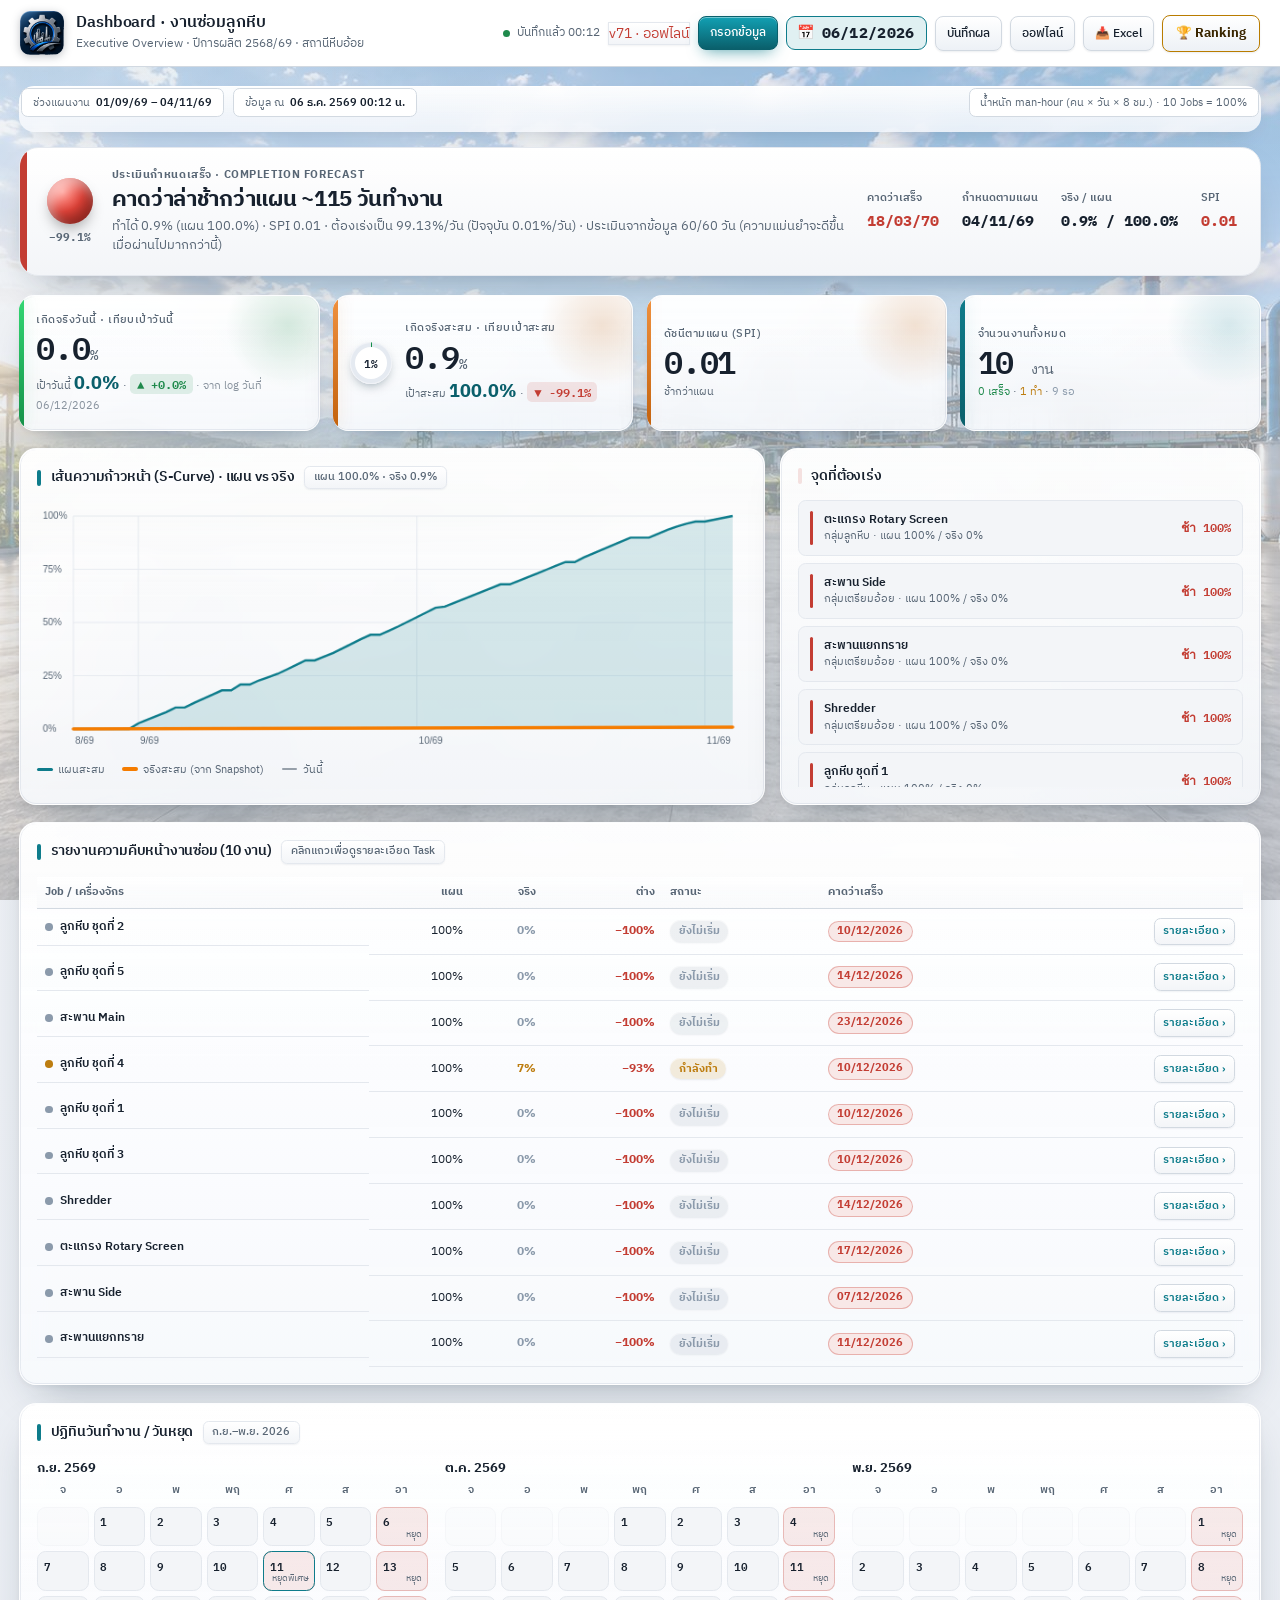
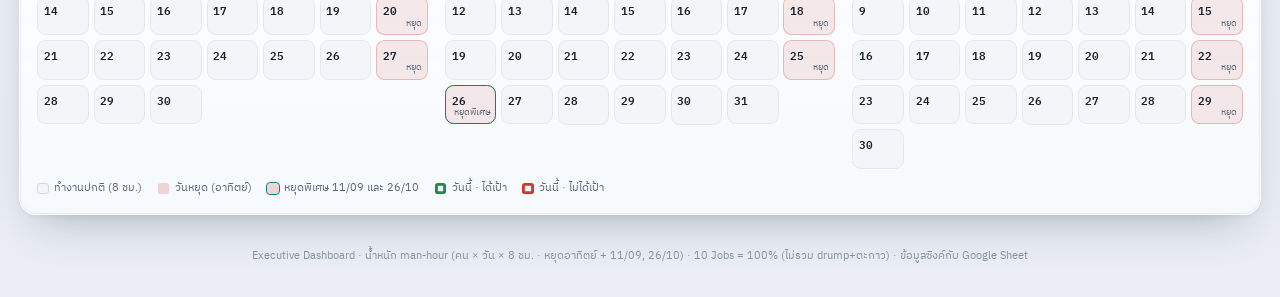
==== dashboard.html @ 63b23497 "ทนต่อ Apps Script /exec สะดุด: ยิงซ้ำอัตโนมัติ (fetchRetry) กัน "ออฟไลน์" หลอก (v71) endpoint /exec " ====
<!doctype html>
<html lang="th">
<head>
<meta charset="utf-8">
<meta name="viewport" content="width=device-width, initial-scale=1">
<title>Dashboard — งานซ่อมลูกหีบ</title>
<link rel="icon" type="image/png" href="logo.png?v=71">
<link rel="apple-touch-icon" href="icon-192.png?v=71">
<link rel="manifest" href="manifest.webmanifest?v=71">
<meta name="theme-color" content="#0e7c8b">
<meta name="mobile-web-app-capable" content="yes">
<meta name="apple-mobile-web-app-capable" content="yes">
<meta name="apple-mobile-web-app-status-bar-style" content="default">
<meta name="apple-mobile-web-app-title" content="ซ่อมลูกหีบ">
<link rel="preconnect" href="https://fonts.googleapis.com"><link rel="preconnect" href="https://fonts.gstatic.com" crossorigin><link href="https://fonts.googleapis.com/css2?family=IBM+Plex+Sans+Thai:wght@400;500;600;700&family=IBM+Plex+Mono:wght@500;600&display=swap" rel="stylesheet">
<link rel="stylesheet" href="shared.css?v=71">
<style>
.jtbl{width:100%;border-collapse:collapse;font-size:13px}
.jtbl th{font-size:11px;color:var(--ink2);font-weight:700;text-align:left;padding:8px 8px;border-bottom:2px solid var(--line)}
.jtbl th.rt,.jtbl td.rt{text-align:right}
.jtbl td{padding:9px 8px;border-bottom:1px solid var(--line);vertical-align:middle}
.jtbl tbody tr{cursor:pointer;transition:.12s}
.jtbl tbody tr:hover td{background:var(--panel2)}
.jtbl .jn{font-weight:600;display:flex;align-items:center;gap:8px;flex-wrap:wrap}
.jtbl .jo{font-size:10.5px;color:var(--ink2);font-weight:400;width:100%}
.jtbl .jsub{font-size:10px;color:var(--ink2);font-weight:400}
.jtbl .jbar .bar{height:9px}
.chipst{font-size:11px;font-weight:700;padding:2px 9px;border-radius:20px;white-space:nowrap}
.drill{border:1px solid var(--line2);background:var(--panel2);color:var(--brand);font-size:11.5px;font-weight:600;border-radius:7px;padding:4px 9px;cursor:pointer}
.drill:hover{border-color:var(--brand)}
.tblwrap{overflow-x:auto}
.dttbl{width:100%;border-collapse:separate;border-spacing:0}
.dttbl th{font-size:10.5px;color:var(--ink2);font-weight:700;text-align:left;padding:8px 6px;position:sticky;top:0;background:var(--panel);z-index:3;box-shadow:inset 0 -2px 0 var(--line2)}
.dttbl th.rt,.dttbl td.rt{text-align:right;white-space:nowrap}
.dttbl td{padding:7px 6px;border-bottom:1px solid var(--line);font-size:12px}
.dttbl tbody tr:hover td{background:var(--panel2)}
#detail .dbody{padding:12px 16px 40px}
/* pill คาดว่าเสร็จ (ต่อ task) */
.fcpill{display:inline-block;font-size:11px;font-weight:700;padding:2px 9px;border-radius:20px;white-space:nowrap;border:1px solid transparent}
.fcpill.ok{color:var(--green);background:color-mix(in srgb,var(--green) 12%,var(--panel));border-color:color-mix(in srgb,var(--green) 30%,transparent)}
.fcpill.late{color:var(--red);background:color-mix(in srgb,var(--red) 12%,var(--panel));border-color:color-mix(in srgb,var(--red) 32%,transparent)}
.fcpill.warn{color:#a5670a;background:color-mix(in srgb,var(--amber) 16%,var(--panel));border-color:color-mix(in srgb,var(--amber) 38%,transparent)}
.fcpill.wait{color:var(--ink2);background:var(--panel2);border-color:var(--line2)}
.fcpill.muted{color:var(--ink3);background:transparent}
/* forecast banner (ผู้บริหาร) */
.fc-wrap{margin:16px 0 20px}
.fc{display:flex;align-items:center;gap:20px;padding:20px 24px;border-radius:18px;border:1px solid var(--line);background:linear-gradient(180deg,var(--panel),var(--panel2));position:relative;overflow:hidden;flex-wrap:wrap}
.fc::before{content:"";position:absolute;left:0;top:0;bottom:0;width:7px}
.fc.ok::before{background:var(--green)}.fc.warn::before{background:var(--amber)}.fc.late::before{background:var(--red)}.fc.wait::before{background:var(--ink2)}
.fc.ok{box-shadow:inset 0 0 0 1px color-mix(in srgb,var(--green) 32%,transparent),0 0 40px -20px var(--green)}
.fc.warn{box-shadow:inset 0 0 0 1px color-mix(in srgb,var(--amber) 36%,transparent)}
.fc.late{box-shadow:inset 0 0 0 1px color-mix(in srgb,var(--red) 38%,transparent),0 0 44px -20px var(--red)}
.fc-ic{flex:0 0 auto;margin-left:4px;display:flex;flex-direction:column;align-items:center;gap:5px}
.fc-ic small{font-family:"IBM Plex Mono",monospace;font-size:11.5px;font-weight:700;color:var(--ink2)}
/* ลูกบอลสถานะ (CSS ล้วน ไม่พึ่งฟอนต์ emoji) — สีตามระยะห่างจากเป้า */
.fc-ball{width:48px;height:48px;border-radius:50%;display:block;
  box-shadow:inset -7px -9px 14px rgba(0,0,0,.20), inset 6px 8px 12px rgba(255,255,255,.55), 0 8px 16px -5px rgba(0,0,0,.40)}
.fc-ball.ok{background:radial-gradient(circle at 34% 30%,#8ff0b3 0%,#2fbf6a 45%,#157a41 100%)}
.fc-ball.warn{background:radial-gradient(circle at 34% 30%,#ffd28a 0%,#f2952e 45%,#b45f0a 100%)}
.fc-ball.late{background:radial-gradient(circle at 34% 30%,#ff9c94 0%,#e5443a 45%,#8f1f18 100%)}
.fc-ball.grey{background:radial-gradient(circle at 34% 30%,#e3e8ee 0%,#a9b3bf 45%,#6b7683 100%)}
@media (max-width:768px){.fc-ball{width:40px;height:40px}}
.fc-main{flex:1;min-width:250px}
.fc-lab{font-size:11.5px;color:var(--ink2);font-weight:700;letter-spacing:.6px;text-transform:uppercase}
.fc-verdict{font-size:23px;font-weight:800;margin-top:3px;line-height:1.22}
.fc-sub{font-size:13.5px;color:var(--ink2);margin-top:5px;line-height:1.45}
.fc-stats{display:flex;gap:24px;flex-wrap:wrap}
.fc-stats>div{display:flex;flex-direction:column;gap:3px}
.fc-stats span{font-size:11px;color:var(--ink2);font-weight:600}
.fc-stats b{font-size:16px;font-family:"IBM Plex Mono",monospace;white-space:nowrap}
.fc-stats b.g{color:var(--green)}.fc-stats b.a{color:var(--amber)}.fc-stats b.r{color:var(--red)}
/* calendar click + day view */
.cald{position:relative}
.cald.clk{cursor:pointer;transition:.12s}
.cald.clk:hover{outline:2px solid var(--brand);outline-offset:-2px}
.cald.hasrec{box-shadow:inset 0 0 0 2px color-mix(in srgb,var(--green) 45%,transparent)}
:root{--curve-act:#f57c00} /* สีเส้น "จริงสะสม" บน S-curve (ส้มเข้ม ต่างจากเส้นแผนชัดเจน) */
/* specificity สูงกว่า body.dash .cald.hasrec (ประกาศทีหลังในสกิน glossy) → ขอบวันนี้ต้องชนะเสมอ */
body.dash .cald.today.ok,.cald.today.ok{box-shadow:inset 0 0 0 3px var(--green),0 0 0 2px color-mix(in srgb,var(--green) 25%,transparent)!important;font-weight:800}
body.dash .cald.today.behind,.cald.today.behind{box-shadow:inset 0 0 0 3px var(--red),0 0 0 2px color-mix(in srgb,var(--red) 25%,transparent)!important;font-weight:800}
.cald.today .mk{color:var(--green);font-weight:700}.cald.today.behind .mk{color:var(--red)}
.cald .calrec{position:absolute;top:3px;right:4px;background:var(--green);color:#fff;font-size:9px;font-weight:700;border-radius:10px;min-width:15px;height:15px;line-height:15px;text-align:center;padding:0 3px}
.dvrow{display:flex;align-items:center;gap:12px;padding:11px 4px;border-bottom:1px solid var(--line)}
.dvmain{flex:1;min-width:0}
.dvtask{font-weight:600;color:var(--ink);font-size:14.5px}
.dvmeta{font-size:12.5px;color:var(--ink2);margin-top:2px}
.dvpct{flex:0 0 50px;text-align:right;font-family:"IBM Plex Mono",monospace;font-size:17px;font-weight:700}
#dvBody{padding:14px 20px 22px}

/* ============================================================
   MODERN GLOSSY SKIN — เฉพาะหน้า Dashboard (body.dash)
   glass + เงาหลายชั้น + ไฮไลต์แวววาว + มิติ + คมชัด
   ============================================================ */
body.dash{-webkit-font-smoothing:antialiased;-moz-osx-font-smoothing:grayscale;text-rendering:optimizeLegibility}

/* backdrop: ภาพโรงงาน + แสงเรืองสีแบรนด์มุมบน ให้ดูพรีเมียม */
body.dash.bgphoto{background:
  radial-gradient(1200px 620px at 12% -12%, rgba(14,124,139,.20), transparent 58%),
  radial-gradient(1000px 520px at 104% -6%, rgba(31,138,76,.13), transparent 55%),
  linear-gradient(rgba(232,236,242,.60),rgba(226,231,239,.74)),
  url("Background.jpg") center 42%/cover fixed}
:root[data-theme="dark"] body.dash.bgphoto,:root:not([data-theme="light"]) body.dash.bgphoto{background:
  radial-gradient(1200px 620px at 12% -12%, rgba(40,214,234,.16), transparent 58%),
  radial-gradient(1000px 520px at 104% -6%, rgba(31,138,76,.14), transparent 55%),
  linear-gradient(rgba(22,24,28,.78),rgba(17,19,22,.88)),
  url("Background.jpg") center 42%/cover fixed}
@media (prefers-color-scheme:light){:root:not([data-theme="dark"]) body.dash.bgphoto{background:
  radial-gradient(1200px 620px at 12% -12%, rgba(14,124,139,.20), transparent 58%),
  radial-gradient(1000px 520px at 104% -6%, rgba(31,138,76,.13), transparent 55%),
  linear-gradient(rgba(232,236,242,.60),rgba(226,231,239,.74)),
  url("Background.jpg") center 42%/cover fixed}}

/* การ์ดกระจก (glass) — เงาลึกหลายชั้น + ขอบสว่าง + ผิวเงาด้านบน */
body.dash .card{
  position:relative;overflow:hidden;border-radius:18px;
  background:
    linear-gradient(180deg, rgba(255,255,255,.46), rgba(255,255,255,0) 44%),
    linear-gradient(180deg, rgba(255,255,255,.95), rgba(248,250,253,.90));
  -webkit-backdrop-filter:blur(13px) saturate(1.25);backdrop-filter:blur(13px) saturate(1.25);
  border:1px solid rgba(255,255,255,.65);
  box-shadow:
    inset 0 1px 0 rgba(255,255,255,.95),
    inset 0 0 0 1px rgba(206,214,223,.45),
    0 2px 6px rgba(16,42,60,.05),
    0 20px 44px -20px rgba(16,42,60,.34);
  transition:box-shadow .28s cubic-bezier(.22,.61,.36,1), transform .28s cubic-bezier(.22,.61,.36,1)}
body.dash .card:hover{transform:translateY(-2px);
  box-shadow:
    inset 0 1px 0 rgba(255,255,255,1),
    inset 0 0 0 1px rgba(206,214,223,.6),
    0 4px 10px rgba(16,42,60,.07),
    0 30px 60px -22px rgba(16,42,60,.44)}
:root[data-theme="dark"] body.dash .card,:root:not([data-theme="light"]) body.dash .card{
  background:linear-gradient(180deg, rgba(255,255,255,.06), rgba(255,255,255,0) 44%), linear-gradient(180deg, rgba(43,47,54,.86), rgba(33,36,42,.82));
  border:1px solid rgba(255,255,255,.08);
  box-shadow:inset 0 1px 0 rgba(255,255,255,.08), 0 2px 6px rgba(0,0,0,.3), 0 22px 46px -20px rgba(0,0,0,.6)}

/* KPI cards — มิติเด่น: แถบสีไล่เฉด + แสงเรืองมุม + ยกตัวตอน hover */
body.dash .kpi{border-left:0;border-radius:16px;padding:17px 18px 16px}
body.dash .kpi::before{content:"";position:absolute;left:0;top:0;bottom:0;width:5px;
  background:linear-gradient(180deg,var(--brand),var(--brand2));box-shadow:0 0 16px -2px rgba(14,124,139,.7)}
body.dash .kpi.g::before{background:linear-gradient(180deg,#33d873,#159048);box-shadow:0 0 16px -2px rgba(31,180,90,.75)}
body.dash .kpi.a::before{background:linear-gradient(180deg,#e9b53f,#b6790f);box-shadow:0 0 16px -2px rgba(220,150,20,.7)}
body.dash .kpi.o::before{background:linear-gradient(180deg,#f0913f,#c2610c);box-shadow:0 0 16px -2px rgba(210,110,20,.7)}
body.dash .kpi::after{content:"";position:absolute;right:-34px;top:-34px;width:132px;height:132px;border-radius:50%;
  background:radial-gradient(circle, rgba(14,124,139,.16), transparent 70%);pointer-events:none}
body.dash .kpi.g::after{background:radial-gradient(circle, rgba(31,138,76,.18), transparent 70%)}
body.dash .kpi.a::after{background:radial-gradient(circle, rgba(189,125,16,.18), transparent 70%)}
body.dash .kpi.o::after{background:radial-gradient(circle, rgba(194,97,12,.18), transparent 70%)}
body.dash .kpi:hover{transform:translateY(-4px)}
body.dash .kpi .val{font-size:33px;letter-spacing:-1.2px;text-shadow:0 1px 0 rgba(255,255,255,.7)}
:root[data-theme="dark"] body.dash .kpi .val,:root:not([data-theme="light"]) body.dash .kpi .val{text-shadow:0 1px 2px rgba(0,0,0,.5)}
body.dash .kpi .lab{letter-spacing:.5px}

/* วงแหวน % ให้มีเงา/มิติ */
body.dash .kpi .ring{box-shadow:0 5px 12px -5px rgba(16,42,60,.5), inset 0 0 0 1px rgba(255,255,255,.4);filter:saturate(1.15)}

/* pills แวววาว */
body.dash .pill{background:linear-gradient(180deg,#ffffff,var(--panel2));border:1px solid var(--line);
  box-shadow:0 1px 2px rgba(16,42,60,.06), inset 0 1px 0 rgba(255,255,255,.9)}

/* ปุ่มบนหัว — ผิวเงา ปุ่มหลักไล่เฉด+เรืองแสง */
body.dash .tbtn{background:linear-gradient(180deg,#ffffff,#edf1f6);
  box-shadow:0 1px 2px rgba(16,42,60,.08), inset 0 1px 0 rgba(255,255,255,.85);transition:.18s}
body.dash .tbtn:hover{transform:translateY(-1px);box-shadow:0 4px 12px -4px rgba(14,124,139,.5), inset 0 1px 0 rgba(255,255,255,.85)}
body.dash .tbtn.pri{background:linear-gradient(180deg,#12a0b3,var(--brand2));border-color:var(--brand2);
  box-shadow:0 6px 16px -6px rgba(14,124,139,.75), inset 0 1px 0 rgba(255,255,255,.4)}
body.dash .tbtn.pri:hover{background:linear-gradient(180deg,#14aec2,#0a5f6b)}

/* แถบช่วงแผนงาน (period bar) เป็นกระจกบางๆ */
body.dash .periodbar{border-radius:16px;
  background:linear-gradient(180deg, rgba(255,255,255,.5), rgba(255,255,255,0) 60%), linear-gradient(180deg, rgba(255,255,255,.9), rgba(247,249,252,.82));
  -webkit-backdrop-filter:blur(10px);backdrop-filter:blur(10px);
  box-shadow:inset 0 1px 0 rgba(255,255,255,.9), 0 10px 26px -14px rgba(16,42,60,.28)}

/* Forecast banner — glass + เรืองแสง + ผิวเงา */
body.dash .fc{border-radius:20px;overflow:hidden;
  background:linear-gradient(180deg, rgba(255,255,255,.5), rgba(255,255,255,0) 42%), linear-gradient(180deg,var(--panel),var(--panel2));
  -webkit-backdrop-filter:blur(12px) saturate(1.2);backdrop-filter:blur(12px) saturate(1.2);
  box-shadow:inset 0 1px 0 rgba(255,255,255,.95), 0 22px 46px -20px rgba(16,42,60,.36)}
body.dash .fc-verdict{letter-spacing:-.3px}

/* ตารางงาน — หัวตารางไล่เฉด แถวไฮไลต์นุ่ม เส้นคม */
body.dash .jtbl th{background:linear-gradient(180deg,rgba(255,255,255,.7),rgba(243,245,248,.5));border-bottom:2px solid var(--line2)}
body.dash .jtbl tbody tr{transition:.15s}
body.dash .jtbl tbody tr:hover td{background:linear-gradient(90deg,color-mix(in srgb,var(--brand) 8%,transparent),transparent)}
body.dash .chipst{box-shadow:inset 0 1px 0 rgba(255,255,255,.5), 0 1px 2px rgba(16,42,60,.08)}
body.dash .drill{background:linear-gradient(180deg,#fff,var(--panel2));box-shadow:0 1px 2px rgba(16,42,60,.06), inset 0 1px 0 #fff}
body.dash .drill:hover{box-shadow:0 4px 10px -3px rgba(14,124,139,.45)}

/* ปฏิทิน — วันมีบันทึกเรืองเขียว, hover ยกตัว */
body.dash .cald{border-radius:9px;transition:.14s}
body.dash .cald.hasrec{box-shadow:inset 0 0 0 2px color-mix(in srgb,var(--green) 55%,transparent), 0 4px 12px -6px rgba(31,138,76,.5)}
body.dash .cald.clk:hover{transform:translateY(-2px)}
body.dash .cald .calrec{box-shadow:0 2px 6px -1px rgba(31,138,76,.6)}

/* หัวข้อ section คมขึ้น */
body.dash .sec-title h2{letter-spacing:-.2px}

/* ===== Drill-down panel (drawer รายละเอียดเครื่อง) ให้เข้าธีมโมเดิร์น ===== */
body.dash #detail.drawer{
  background:linear-gradient(180deg,#ffffff,#f4f8fc);
  border:1px solid rgba(255,255,255,.7);
  box-shadow:inset 0 1px 0 rgba(255,255,255,.95), 0 44px 100px -26px rgba(6,12,22,.62), 0 0 0 1px rgba(206,214,223,.4)}
body.dash #detail .dhead{background:linear-gradient(180deg,#eef5fb,#ffffff);position:relative}
body.dash #detail .dhead::after{content:"";position:absolute;left:0;right:0;bottom:-1px;height:2px;background:linear-gradient(90deg,var(--brand),transparent)}
/* 3 การ์ดสถิติ (man-hour) แบบ KPI: glass + แถบสี + แสงเรืองมุม + ยกตัว */
body.dash #detail .dmini .m{
  position:relative;overflow:hidden;border-radius:16px;padding:15px 16px 14px;
  background:linear-gradient(180deg, rgba(255,255,255,.6), rgba(255,255,255,0) 46%), linear-gradient(180deg,#ffffff,#eef4fa);
  border:1px solid rgba(255,255,255,.7);
  box-shadow:inset 0 1px 0 rgba(255,255,255,.95), inset 0 0 0 1px rgba(206,214,223,.4), 0 2px 5px rgba(16,42,60,.05), 0 14px 30px -16px rgba(16,42,60,.3);
  transition:transform .22s cubic-bezier(.22,.61,.36,1), box-shadow .22s}
body.dash #detail .dmini .m:hover{transform:translateY(-3px);box-shadow:inset 0 1px 0 #fff, 0 3px 8px rgba(16,42,60,.07), 0 22px 44px -18px rgba(16,42,60,.4)}
body.dash #detail .dmini .m::before{content:"";position:absolute;left:0;top:0;bottom:0;width:4px}
body.dash #detail .dmini .m:nth-child(1)::before{background:linear-gradient(180deg,var(--brand),var(--brand2))}
body.dash #detail .dmini .m:nth-child(2)::before{background:linear-gradient(180deg,#e9b53f,#b6790f)}
body.dash #detail .dmini .m:nth-child(3)::before{background:linear-gradient(180deg,#33d873,#159048)}
body.dash #detail .dmini .m::after{content:"";position:absolute;right:-28px;top:-28px;width:100px;height:100px;border-radius:50%;background:radial-gradient(circle,rgba(14,124,139,.12),transparent 70%);pointer-events:none}
body.dash #detail .dmini .m:nth-child(2)::after{background:radial-gradient(circle,rgba(189,125,16,.14),transparent 70%)}
body.dash #detail .dmini .m:nth-child(3)::after{background:radial-gradient(circle,rgba(31,138,76,.14),transparent 70%)}
body.dash #detail .dmini .m .v{font-size:27px;letter-spacing:-.5px}
/* ตารางรายละเอียด: หัวเงาทึบ (จำเป็นต่อ sticky) แถว hover นุ่ม */
body.dash #detail .dttbl th{background:linear-gradient(180deg,#ffffff,#eef3f8);box-shadow:inset 0 -2px 0 var(--line2);z-index:4}
body.dash #detail .dttbl tbody tr:hover td{background:linear-gradient(90deg,color-mix(in srgb,var(--brand) 8%,transparent),transparent)}
</style>
</head>
<body class="bgphoto dash">
<header class="top">
  <div class="top-in">
    <div class="brand">
      <img class="logo" src="logo.png?v=71" alt="โลโก้ ระบบติดตามงานซ่อมลูกหีบ">
      <div><h1>Dashboard · งานซ่อมลูกหีบ</h1>
      <div class="sub">Executive Overview · ปีการผลิต 2568/69 · สถานีหีบอ้อย</div></div>
    </div>
    <span class="save-dot"><b id="saveDot"></b><span id="saveTxt">พร้อมใช้งาน</span></span>
    <span class="pill" id="verTag" title="เวอร์ชันแอปของเครื่องนี้ · เวลาซิงค์ล่าสุดกับชีท"></span>
    <div class="hdr-tools">
      <a class="tbtn pri" href="index.html">กรอกข้อมูล</a>
      <label class="snapwrap" title="เลือกวันที่บันทึกผล (คลิกเพื่อเปิดปฏิทิน)"><span class="ic">📅</span><span class="snaptxt num" id="snapTxt">—</span><input type="date" id="snapDate" class="snapnative" min="2026-09-01"></label>
      <button class="tbtn" id="btnSnap">บันทึกผล</button>
      <button class="tbtn" id="btnSync" title="คลิกเพื่อดึงข้อมูลล่าสุดจากชีท">ซิงค์</button>
      <button class="tbtn" id="btnExport" title="ดาวน์โหลดไฟล์ Excel (.xlsx) 4 ชีท: สรุป / งาน / LogBook / Ranking">📥 Excel</button>
      <button class="tbtn rank" id="btnRank" title="จัดอันดับผู้บันทึกที่ทำให้ % ภาพรวมขึ้นมากที่สุด">🏆 Ranking</button>
    </div>
  </div>
</header>
<div id="appWrap"><div id="app">
<div class="wrap">
  <div class="periodbar" id="periodBar"></div>
  <div id="forecast" class="fc-wrap"></div>
  <div class="kpis" id="kpis"></div>

  <div class="curverow">
    <div class="card chart-card">
      <div class="sec-title"><div class="sec-ic">📈</div><h2>เส้นความก้าวหน้า (S-Curve) · แผน vs จริง</h2><span class="pill" id="curveHint"></span></div>
      <canvas id="scurve"></canvas>
      <div class="ck">
        <span><i style="background:var(--brand)"></i>แผนสะสม</span>
        <span><i style="background:var(--curve-act);height:4px"></i>จริงสะสม (จาก Snapshot)</span>
        <span><i style="background:var(--ink2);height:2px;opacity:.6"></i>วันนี้</span>
      </div>
    </div>
    <div class="card act-card">
      <div class="sec-title"><div class="sec-ic" style="background:color-mix(in srgb,var(--red) 14%,transparent);color:var(--red)">⚠️</div><h2>จุดที่ต้องเร่ง</h2></div>
      <div id="alerts"></div>
    </div>
  </div>

  <div class="card" style="margin-top:18px;padding:18px">
    <div class="sec-title"><div class="sec-ic">🧮</div><h2>รายงานความคืบหน้างานซ่อม (10 งาน)</h2><span class="pill">คลิกแถวเพื่อดูรายละเอียด Task</span></div>
    <div class="tblwrap" id="jobsTable"></div>
  </div>


  <div class="card cal" id="calCard" style="margin-top:18px">
    <div class="sec-title"><div class="sec-ic">📅</div><h2>ปฏิทินวันทำงาน / วันหยุด</h2><span class="pill">ก.ย.–พ.ย. 2026</span></div>
    <div class="calmonths" id="calMonths"></div>
    <div class="calleg">
      <span><i style="background:var(--panel2);border:1px solid var(--line2)"></i>ทำงานปกติ (8 ชม.)</span>
      <span><i style="background:color-mix(in srgb,var(--red) 20%,transparent)"></i>วันหยุด (อาทิตย์)</span>
      <span><i style="background:color-mix(in srgb,var(--red) 20%,transparent);outline:2px solid var(--brand)"></i><span id="legSpecial">หยุดพิเศษ</span></span>
      <span><i style="background:var(--panel2);box-shadow:inset 0 0 0 3px var(--green)"></i>วันนี้ · ได้เป้า</span>
      <span><i style="background:var(--panel2);box-shadow:inset 0 0 0 3px var(--red)"></i>วันนี้ · ไม่ได้เป้า</span>
    </div>
  </div>
</div>

  <footer>
    <div>Executive Dashboard · น้ำหนัก man-hour (คน × วัน × 8 ชม. · หยุดอาทิตย์ + <span id="footHol">11/09, 26/10</span>) · 10 Jobs = 100% (ไม่รวม drump+ตะกาว) · ข้อมูลซิงค์กับ Google Sheet</div>
  </footer>
</div></div>

<div class="scrim" id="dvScrim"></div>
<aside class="drawer modal" id="dvModal" aria-hidden="true" role="dialog" aria-modal="true">
  <div class="dhead"><div class="dt" id="dvTitle">—</div><button class="xbtn" id="dvClose" title="ปิด">✕</button></div>
  <div class="dbody" id="dvBody"></div>
</aside>

<div class="scrim" id="dtScrim"></div>
<aside class="drawer" id="detail" aria-hidden="true">
  <div class="dhead"><div><div class="dt" id="dtTitle">—</div><div class="ds" id="dtSub">—</div></div><button class="xbtn" id="dtClose">✕</button></div>
  <div class="dmini" id="dtMini"></div>
  <div class="dbody tblwrap" id="dtBody"></div>
</aside>

<!-- Ranking popup (กลางจอ) -->
<div class="scrim" id="rankScrim"></div>
<div class="rankmodal modal" id="rankModal" aria-hidden="true" role="dialog" aria-modal="true">
  <div class="rk-head"><div><div class="rk-title">🏆 Ranking ผู้บันทึก</div><div class="rk-sub" id="rankSub">ใครทำให้ % ภาพรวมขึ้นมากที่สุด</div></div><button class="xbtn" id="rankClose" title="ปิด">✕</button></div>
  <div class="rk-body" id="rankBody"></div>
  <div class="rk-foot">นับเฉพาะรายการที่ “ตรวจแล้ว” · % = น้ำหนักงาน (คน×วัน×8) × ส่วนที่เพิ่มขึ้นจากบันทึกก่อนหน้า</div>
</div>
<script src="shared.js?v=71"></script>
<script src="dashboard.js?v=71"></script>
<script>if("serviceWorker" in navigator){window.addEventListener("load",function(){navigator.serviceWorker.register("sw.js").catch(function(){});});}</script>
</body>
</html>
---- shared.css ----
/* ============ Theme: Petrol Steel — flat, engineering, single-accent ============ */
:root{
  --bg:#e9ecf0; --panel:#ffffff; --panel2:#f3f5f8;
  --ink:#17212e; --ink2:#586675; --ink3:#8695a4;
  --line:#e4e8ee; --line2:#d2d9e1;
  --brand:#0e7c8b; --brand2:#0a5f6b; --brandSoft:#e0f0f2;
  --orange:#c2610c; --green:#1f8a4c; --amber:#bd7d10; --red:#c33d33; --grey:#8b9aab;
  --shadow:0 1px 2px rgba(20,32,48,.06);
  --shadowL:0 4px 18px rgba(20,32,48,.10);
  --ring:#e6eaf0; --hero1:#e8ebf0; --hero2:#f2f4f7;
}
:root[data-theme="dark"]{
  --bg:#1b1d21; --panel:#25282e; --panel2:#1f2227;
  --ink:#eef0f3; --ink2:#a7aeb8; --ink3:#71787f;
  --line:#31353c; --line2:#3d424b;
  --brand:#28d6ea; --brand2:#17b8cc; --brandSoft:#123138;
  --orange:#ff9c3f; --green:#38d986; --amber:#f5c130; --red:#ff615a; --grey:#6a7178;
  --shadow:0 1px 2px rgba(0,0,0,.5);
  --shadowL:0 14px 44px rgba(0,0,0,.55);
  --ring:#33373e; --hero1:#24272c; --hero2:#1c1e22;
}
@media (prefers-color-scheme:dark){:root:not([data-theme="light"]){
  --bg:#1b1d21; --panel:#25282e; --panel2:#1f2227;
  --ink:#eef0f3; --ink2:#a7aeb8; --ink3:#71787f; --line:#31353c; --line2:#3d424b;
  --brand:#28d6ea; --brand2:#17b8cc; --brandSoft:#123138;
  --orange:#ff9c3f; --green:#38d986; --amber:#f5c130; --red:#ff615a; --grey:#6a7178;
  --shadow:0 1px 2px rgba(0,0,0,.5); --shadowL:0 14px 44px rgba(0,0,0,.55);
  --ring:#33373e; --hero1:#24272c; --hero2:#1c1e22;
}}
*{box-sizing:border-box}
html,body{margin:0}
body{font-family:"IBM Plex Sans Thai","Noto Sans Thai",system-ui,"Segoe UI",sans-serif;
  color:var(--ink);font-size:14px;line-height:1.5;background:var(--bg);min-height:100vh;
  -webkit-font-smoothing:antialiased}
h1,h2,h3{margin:0;font-weight:600;letter-spacing:-.1px}
button{font-family:inherit;cursor:pointer}
.mono,.num{font-family:"IBM Plex Mono",ui-monospace,"Consolas",monospace;font-variant-numeric:tabular-nums}

/* header */
header.top{position:sticky;top:0;z-index:40;background:var(--panel);border-bottom:1px solid var(--line2)}
.top-in{max-width:none;margin:0;padding:11px 20px;display:flex;align-items:center;gap:8px;flex-wrap:wrap}
.top-in>.tbtn,.top-in>.snapwrap{flex:0 0 auto}
.top-in .brand{margin-right:auto}                 /* ดันปุ่มทั้งหมดไปชิดขวา อยู่แถวเดียวกัน */
.top-in .tbtn{padding:7px 11px;font-size:12px}    /* ย่อปุ่มบนหัวให้พอดีแถวเดียว */
.top-in .tbtn.rank{padding:7px 13px;font-size:12.5px}
.hdr-tools{display:contents}                       /* คอม: ปุ่มทำตัวเป็น flex item ตรงๆ เหมือนเดิม */
.brand{display:flex;align-items:center;gap:12px;margin-right:auto}
.logo{width:44px;height:44px;border-radius:10px;flex:0 0 auto;object-fit:contain;display:block;filter:drop-shadow(0 2px 4px rgba(10,20,35,.25))}
.brand h1{font-size:16px;line-height:1.15}
.brand .sub{font-size:11.5px;color:var(--ink2);margin-top:2px;font-weight:400}
.tbtn{border:1px solid var(--line2);background:var(--panel);color:var(--ink);border-radius:8px;padding:7px 13px;
  font-size:12.5px;font-weight:500;display:inline-flex;align-items:center;gap:6px;transition:.13s;text-decoration:none}
.tbtn:hover{border-color:var(--brand);color:var(--brand);background:var(--brandSoft)}
.tbtn.pri{background:var(--brand);border-color:var(--brand);color:#fff}
.snapwrap{display:inline-flex;align-items:center;gap:6px;border:1.5px solid var(--brand);background:var(--brandSoft);color:var(--ink);border-radius:9px;padding:5px 10px;cursor:pointer;position:relative}
/* วันที่แสดงเป็น DD/MM/YYYY ของเราเอง (ไม่ขึ้นกับภาษาเครื่อง) · ตัวเลือกวันที่จริงซ่อนโปร่งใสทับไว้ให้คลิกเปิดปฏิทินได้ */
.snaptxt{font-family:"IBM Plex Mono",monospace;font-weight:700;font-size:15px;letter-spacing:.3px;min-width:96px;text-align:center}
.snapnative{position:absolute;inset:0;width:100%;height:100%;opacity:0;cursor:pointer;border:0;padding:0;margin:0}
.snapwrap .ic{font-size:14px;line-height:1}
.snapwrap input[type=date]{border:none;background:transparent;color:var(--ink);font-family:inherit;font-size:13px;font-weight:600;color-scheme:light;cursor:pointer;outline:none}
.tbtn.pri:hover{background:var(--brand2);color:#fff}
.save-dot{font-size:11.5px;color:var(--ink2);display:inline-flex;align-items:center;gap:7px}
.save-dot b{width:7px;height:7px;border-radius:50%;background:var(--green);display:inline-block}

.wrap{max-width:1340px;margin:0 auto;padding:20px}
.card{background:var(--panel);border:1px solid var(--line2);border-radius:12px;box-shadow:var(--shadow)}
.sec-title{display:flex;align-items:center;gap:10px;margin:0 0 14px}
.sec-title h2{font-size:14.5px;font-weight:600}
.sec-title .pill{font-size:11px;color:var(--ink2);background:var(--panel2);border:1px solid var(--line);border-radius:6px;padding:3px 9px;font-weight:500}
.sec-ic{width:4px;height:17px;border-radius:2px;background:var(--brand);flex:0 0 auto;overflow:hidden;text-indent:-999px}

.periodbar{display:flex;flex-wrap:wrap;gap:8px 10px;align-items:center;font-size:12px;color:var(--ink2);padding:2px 2px 16px}
.periodbar b{color:var(--ink);font-weight:600}
.periodbar .chip{display:inline-flex;align-items:center;gap:7px;background:var(--panel);border:1px solid var(--line2);border-radius:7px;padding:5px 11px}
.periodbar .grow{flex:1}

/* KPI */
.kpis{display:grid;grid-template-columns:repeat(4,1fr);gap:14px;margin-bottom:18px}
.kpi{padding:15px 16px 15px 18px;position:relative;display:flex;gap:14px;align-items:center;border-left:3px solid var(--brand)}
.kpi.g{border-left-color:var(--green)} .kpi.b{border-left-color:var(--brand)} .kpi.a{border-left-color:var(--amber)} .kpi.o{border-left-color:var(--orange)}
.kpi .ic{display:none}
.kpi .body{min-width:0;flex:1}
.kpi .lab{font-size:11.5px;color:var(--ink2);font-weight:500;text-transform:uppercase;letter-spacing:.3px}
.kpi .val{font-family:"IBM Plex Mono",monospace;font-size:30px;font-weight:600;letter-spacing:-1px;margin-top:4px;line-height:1;font-variant-numeric:tabular-nums}
.kpi .val small{font-size:15px;font-weight:500;color:var(--ink2)}
.kpi .meta{font-size:11.5px;color:var(--ink2);margin-top:7px}
.tag{display:inline-flex;align-items:center;gap:3px;font-family:"IBM Plex Mono",monospace;font-size:13px;font-weight:600;padding:1px 7px;border-radius:5px}
.tag.up{color:var(--green);background:color-mix(in srgb,var(--green) 12%,transparent)}
.tag.down{color:var(--red);background:color-mix(in srgb,var(--red) 12%,transparent)}
.ring{--p:0;width:44px;height:44px;border-radius:50%;flex:0 0 auto;display:grid;place-items:center;position:relative;
  background:conic-gradient(var(--green) calc(var(--p)*1%),var(--ring) 0)}
.ring::before{content:"";position:absolute;width:34px;height:34px;border-radius:50%;background:var(--panel)}
.ring span{position:relative;font-family:"IBM Plex Mono",monospace;font-size:11px;font-weight:600}
.kpi .ringwrap{position:relative;display:grid;place-items:center}

/* HERO diagram */
.hero{padding:16px 16px 10px;overflow:hidden}
.hero-head{display:flex;align-items:center;gap:10px;margin:0 4px 12px;flex-wrap:wrap}
.hero-head h2{font-size:14.5px;font-weight:600}
.hero-tools{margin-left:auto;display:flex;gap:8px}
/* ภาพโรงงานเป็น backdrop หลังกรอบ (เฉพาะหน้าที่มี body.bgphoto) */
body.bgphoto{background:linear-gradient(rgba(233,237,242,.55),rgba(233,237,242,.62)),url("Background.jpg") center 42%/cover fixed}
:root[data-theme="dark"] body.bgphoto,:root:not([data-theme="light"]) body.bgphoto{background:linear-gradient(rgba(24,26,30,.74),rgba(20,22,25,.84)),url("Background.jpg") center 42%/cover fixed}
@media (prefers-color-scheme:light){:root:not([data-theme="dark"]) body.bgphoto{background:linear-gradient(rgba(233,237,242,.55),rgba(233,237,242,.62)),url("Background.jpg") center 42%/cover fixed}}
/* กรอบเครื่องจักร = จอแสดงผลสว่าง ขอบ accent เรืองแสง (โมเดิร์น คมชัด) ลอยเหนือ backdrop เข้ม */
.card.hero{background:transparent;border:none;box-shadow:none;padding:0}
.hero-head{padding:0 4px}
.hero-frame{position:relative;border-radius:16px;overflow:hidden;
  background:linear-gradient(180deg,#f7fafc,#e7edf3);
  border:1px solid color-mix(in srgb,var(--brand) 55%,transparent);
  box-shadow:0 22px 60px rgba(0,0,0,.5), 0 0 34px -12px var(--brand), inset 0 1px 0 rgba(255,255,255,.9)}
.hero-frame::after{content:"";position:absolute;inset:0;z-index:1;pointer-events:none;
  background:linear-gradient(180deg,rgba(255,255,255,.4),rgba(255,255,255,0) 16%)}
.hero-img{display:block;width:100%;height:auto;position:relative;z-index:2}
/* race วิ่งด้านบนเครื่องจักร ในกรอบเดียวกัน */
.hero-frame .race2{position:absolute;top:8px;left:18px;right:18px;height:114px;z-index:6;pointer-events:none;background:transparent;overflow:visible}
.pinlayer{position:absolute;inset:0;z-index:4}
.pin{position:absolute;transform:translate(-50%,-50%);cursor:pointer;z-index:4}
.pin .dot{width:62px;height:62px;border-radius:50%;display:grid;place-items:center;position:relative;
  background:conic-gradient(var(--green) calc(var(--p,0)*1%), #d3d9e1 0);
  box-shadow:0 5px 14px rgba(10,20,35,.32);transition:transform .13s}
.pin.st-done .dot{box-shadow:0 6px 18px -3px color-mix(in srgb,var(--green) 62%,transparent)}
.pin .dot i{width:47px;height:47px;border-radius:50%;background:#f2f5f9;display:grid;place-items:center;
  font-family:"IBM Plex Mono",monospace;font-size:20px;font-weight:800;color:#2b3139;font-style:normal;box-shadow:inset 0 0 0 1.5px rgba(120,128,140,.35)}
.pin.st-done .dot i{color:#137a48}
.pin:hover .dot{transform:scale(1.12)}
.pin.prog .dot::after{content:"";position:absolute;inset:-4px;border-radius:50%;border:2px solid var(--green);opacity:.45;animation:pulse 2s ease-out infinite}
@keyframes pulse{0%{transform:scale(.9);opacity:.65}100%{transform:scale(1.5);opacity:0}}
.pin .plabel{position:absolute;left:50%;top:calc(100% + 7px);transform:translateX(-50%);white-space:nowrap;
  font-size:13.5px;font-weight:700;color:var(--ink);background:var(--panel);border:1px solid var(--line2);
  border-radius:8px;padding:4px 11px;box-shadow:var(--shadowL)}
.pin .ppct{position:absolute;left:50%;top:calc(100% + 40px);transform:translateX(-50%);white-space:nowrap;
  font-family:"IBM Plex Mono",monospace;font-size:17px;font-weight:800;padding:3px 12px;border-radius:20px;box-shadow:var(--shadowL)}
.pin .ppct.s-todo{background:var(--panel);color:var(--ink2);border:1.5px solid var(--line2)}
.pin .ppct.s-prog{background:color-mix(in srgb,var(--amber) 20%,var(--panel));color:var(--amber);border:1.5px solid color-mix(in srgb,var(--amber) 45%,transparent)}
.pin .ppct.s-done{background:var(--green);color:#fff;border:1.5px solid var(--green)}
.succ-badge{background:var(--green);color:#fff;font-size:12px;padding:2px 9px;border-radius:6px;font-weight:600;vertical-align:middle}
.pin.editing{cursor:grab}.pin.editing .dot{outline:2px dashed var(--brand);outline-offset:3px}
.staticlbl{position:absolute;transform:translate(-50%,-50%);z-index:4;white-space:nowrap;font-size:11px;font-weight:500;color:var(--ink);background:var(--panel);border:1px solid var(--line2);border-radius:6px;padding:2px 9px;box-shadow:var(--shadow)}
.hero-legend{display:flex;gap:16px;flex-wrap:wrap;justify-content:center;padding:11px 4px 3px;font-size:11.5px;color:var(--ink2)}
.hero-legend span{display:inline-flex;align-items:center;gap:6px}.hero-legend i{width:11px;height:11px;border-radius:50%;display:inline-block}
.editnote{text-align:center;font-size:11.5px;color:var(--brand);padding:4px 0 0}

/* groups */
.cols{display:grid;grid-template-columns:1fr 1fr;gap:16px;margin-top:16px}
.grp{padding:18px}
.grp .ghead{display:flex;align-items:center;gap:10px;margin-bottom:12px}
.grp .ghead .gic{width:4px;height:17px;border-radius:2px;flex:0 0 auto;overflow:hidden;text-indent:-999px;background:var(--brand)}
.grp.prep .ghead .gic{background:var(--orange)}
.grp .ghead h3{font-size:14px;font-weight:600}
.grp .ghead .gw{margin-left:auto;font-size:12px;color:var(--ink2);text-align:right}
.grp .ghead .gw b{color:var(--ink);font-size:14px;font-family:"IBM Plex Mono",monospace}
.gbar{height:7px;background:var(--ring);border-radius:4px;overflow:hidden;margin:0 2px 14px}
.gbar>i{display:block;height:100%;border-radius:4px;background:var(--brand)}
.grp.prep .gbar>i{background:var(--orange)}
.mrow{display:flex;align-items:center;gap:12px;padding:9px 8px;border-radius:8px;cursor:pointer;border:1px solid transparent;transition:.12s}
.mrow:hover{background:var(--panel2);border-color:var(--line)}
.mrow .mname{font-size:13px;font-weight:500;flex:0 0 150px;display:flex;align-items:center;gap:8px}
.dotm{width:8px;height:8px;border-radius:50%;flex:0 0 auto}
.bar{flex:1;height:8px;background:var(--ring);border-radius:4px;overflow:hidden;position:relative}
.bar>i{position:absolute;left:0;top:0;bottom:0;border-radius:4px}
.bar>o{position:absolute;top:-3px;bottom:-3px;width:2px;background:var(--ink2);opacity:.55}
.mrow .pct{flex:0 0 40px;text-align:right;font-size:13px;font-weight:600;font-family:"IBM Plex Mono",monospace}
.mrow .cnt{flex:0 0 44px;text-align:right;font-size:11px;color:var(--ink2);font-family:"IBM Plex Mono",monospace}
.hint{font-size:11.5px;color:var(--ink2)}

/* curve + alerts */
.curverow{display:grid;grid-template-columns:1.55fr 1fr;gap:16px;margin-top:16px}
.chart-card,.act-card{padding:18px}
#scurve{width:100%;height:262px;display:block}
.ck{display:flex;gap:18px;flex-wrap:wrap;font-size:12px;color:var(--ink2);margin-top:8px}
.ck span{display:inline-flex;align-items:center;gap:6px}.ck i{width:16px;height:3px;border-radius:2px;display:inline-block}
#alerts{display:flex;flex-direction:column;gap:8px;max-height:300px;overflow:auto}
.alert{display:flex;align-items:center;gap:11px;padding:10px 11px;border-radius:8px;background:var(--panel2);border:1px solid var(--line);cursor:pointer;transition:.12s}
.alert:hover{border-color:var(--brand)}
.alert .sev{width:4px;align-self:stretch;border-radius:2px;flex:0 0 auto}
.alert .an{flex:1;min-width:0}
.alert .an .t{font-size:13px;font-weight:600;white-space:nowrap;overflow:hidden;text-overflow:ellipsis}
.alert .an .s{font-size:11px;color:var(--ink2)}
.alert .lag{font-size:13px;font-weight:600;text-align:right;white-space:nowrap;font-family:"IBM Plex Mono",monospace}
.alert-ok{padding:22px 12px;text-align:center;color:var(--green);font-size:13px;font-weight:500}

/* calendar */
.cal{padding:18px}
.calgrid{display:grid;grid-template-columns:repeat(7,1fr);gap:5px;margin-top:8px}
.cald{aspect-ratio:1.3;border-radius:6px;border:1px solid var(--line);background:var(--panel2);padding:5px 6px;font-size:11px;position:relative}
.cald .dn{font-weight:600;font-size:12px;font-family:"IBM Plex Mono",monospace}
.cald.off{background:color-mix(in srgb,var(--red) 10%,transparent);border-color:color-mix(in srgb,var(--red) 28%,transparent)}
.cald.ms{outline:2px solid var(--brand);outline-offset:-2px}
.cald .mk{position:absolute;right:5px;bottom:4px;font-size:9px;color:var(--ink2)}
.cald.dim{opacity:.35}
.calhead{display:grid;grid-template-columns:repeat(7,1fr);gap:5px;font-size:11px;color:var(--ink2);text-align:center;font-weight:600}
.calmonths{display:grid;grid-template-columns:repeat(3,1fr);gap:18px}
.calleg{display:flex;gap:16px;flex-wrap:wrap;font-size:11.5px;color:var(--ink2);margin-top:12px}
.calleg span{display:inline-flex;align-items:center;gap:6px}.calleg i{width:12px;height:12px;border-radius:3px;display:inline-block}

/* drawer / detail modal */
.scrim{position:fixed;inset:0;background:rgba(9,14,22,.62);backdrop-filter:blur(4px);-webkit-backdrop-filter:blur(4px);opacity:0;pointer-events:none;transition:opacity .18s;z-index:50}
.scrim.on{opacity:1;pointer-events:auto}
#pinScrim{z-index:51} /* PIN ซ้อนบนหน้าตรวจ (drawer z=51) ให้ม่านบังหน้าตรวจด้วย */
/* ===== Drawer = โทนสว่าง อ่านง่าย ตัวใหญ่ (override ตัวแปรสีเฉพาะในแผงนี้) ===== */
.drawer{--panel:#ffffff;--panel2:#eef2f7;--ink:#141c27;--ink2:#4d5768;--ink3:#8892a0;--line:#dbe2ea;--line2:#bcc6d3;--grey:#95a0ae;
  color-scheme:light;position:fixed;top:50%;left:50%;width:min(660px,94vw);max-height:92vh;background:linear-gradient(180deg,#ffffff,#f7f9fc);color:var(--ink);border-radius:24px;border:1px solid var(--line2);
  box-shadow:0 44px 100px -26px rgba(6,12,22,.66);
  transform:translate(-50%,-50%) scale(.93);opacity:0;pointer-events:none;
  transition:opacity .2s ease,transform .24s cubic-bezier(.34,1.25,.5,1);z-index:51;display:flex;flex-direction:column;overflow:hidden}
.drawer.on{transform:translate(-50%,-50%) scale(1);opacity:1;pointer-events:auto}
.dhead{padding:20px 22px 18px;border-bottom:1px solid var(--line);display:flex;align-items:flex-start;gap:12px;background:linear-gradient(180deg,#f4f8fc,#ffffff)}
.dhead .dt{font-size:24px;font-weight:800;letter-spacing:-.3px;line-height:1.2}
.dhead .ds{font-size:15px;color:var(--ink2);margin-top:4px}
.xbtn{margin-left:auto;border:1px solid var(--line2);background:var(--panel2);width:40px;height:40px;border-radius:10px;font-size:19px;color:var(--ink);flex:0 0 auto}
.xbtn:hover{border-color:var(--red);color:var(--red)}
.owner-row{display:flex;align-items:center;gap:12px;margin-bottom:14px}
.owner-row label{font-size:15px;color:var(--ink2);font-weight:700;white-space:nowrap}
.owner-row input,.owner-row select{flex:1;min-width:0;border:1.5px solid var(--line2);background:#fff;color:var(--ink);border-radius:12px;padding:13px 14px;font-family:inherit;font-size:17px}
.owner-row select{cursor:pointer;appearance:none;-webkit-appearance:none;padding-right:42px;background-image:url("data:image/svg+xml,%3Csvg xmlns='http://www.w3.org/2000/svg' width='16' height='16' viewBox='0 0 16 16'%3E%3Cpath d='M3 6l5 5 5-5' fill='none' stroke='%234d5768' stroke-width='2' stroke-linecap='round' stroke-linejoin='round'/%3E%3C/svg%3E");background-repeat:no-repeat;background-position:right 14px center}
.owner-row select:invalid,.owner-row select option[value=""]{color:var(--ink3)}
.owner-row input:focus,.owner-row select:focus{outline:none;border-color:var(--brand);box-shadow:0 0 0 3px color-mix(in srgb,var(--brand) 22%,transparent)}
.owner-row input.req-err,.owner-row select.req-err{border-color:var(--red);background:color-mix(in srgb,var(--red) 6%,#fff);box-shadow:0 0 0 3px color-mix(in srgb,var(--red) 20%,transparent)}
.dmini{display:flex;gap:10px;margin-bottom:14px;flex-wrap:wrap}
.dmini .m{flex:1;min-width:120px;background:linear-gradient(180deg,#f3f7fb,#eaf0f6);border:1px solid var(--line);border-radius:14px;padding:13px 15px}
.dmini .m .l{font-size:13px;color:var(--ink2);font-weight:600} .dmini .m .v{font-size:25px;font-weight:800;margin-top:4px;font-family:"IBM Plex Mono",monospace}
.tips{font-size:13.5px;color:var(--ink2);background:color-mix(in srgb,var(--brand) 9%,#fff);border:1px solid color-mix(in srgb,var(--brand) 26%,transparent);border-radius:11px;padding:10px 13px;margin-bottom:16px;line-height:1.5}
.tips b{color:var(--brand2)}
/* ==== task cards (ฟอร์มพนักงาน: ใหญ่ ชัด กรอกง่าย) ==== */
.tcards{display:flex;flex-direction:column;gap:14px}
.tcard{border:1.5px solid var(--line2);border-radius:16px;padding:15px 16px;background:#fff;box-shadow:0 3px 10px -6px rgba(20,30,45,.25);border-left:6px solid var(--grey);transition:.15s}
.tcard.prog{border-left-color:var(--amber)}
.tcard.done{border-left-color:var(--green);background:linear-gradient(180deg,#f4fdf8,#fff)}
.tc-top{display:flex;align-items:flex-start;gap:10px;margin-bottom:6px}
.tc-name{font-size:17px;font-weight:700;color:var(--ink);line-height:1.32;flex:1}
.tc-badge{flex:0 0 auto;font-size:12.5px;font-weight:700;padding:4px 11px;border-radius:20px;white-space:nowrap}
.tc-badge.s-todo{background:#eef1f5;color:#5a6472}
.tc-badge.s-prog{background:color-mix(in srgb,var(--amber) 20%,#fff);color:#9a6a00}
.tc-badge.s-done{background:color-mix(in srgb,var(--green) 22%,#fff);color:#137a48}
.tc-meta{font-size:13px;color:var(--ink2);margin-bottom:13px}
.tc-dates{font-size:12px;color:var(--ink2);margin:-2px 0 12px;font-family:"IBM Plex Mono",monospace}
.tc-meta .tcw{color:var(--ink);font-family:"IBM Plex Mono",monospace}
.tc-grid{display:flex;gap:16px;align-items:flex-start;flex-wrap:wrap}
.tc-fld{display:flex;flex-direction:column;gap:7px}.tc-fld.grow{flex:1;min-width:210px}
.tc-fld>label{font-size:13.5px;font-weight:700;color:var(--ink2);display:flex;align-items:center;gap:8px}
.tc-fld>label .pv{font-family:"IBM Plex Mono",monospace;font-size:17px;font-weight:800}
.stepper{display:flex;align-items:stretch;border:2px solid var(--brand);border-radius:12px;overflow:hidden;box-shadow:0 3px 9px rgba(40,214,234,.28)}
.stepper .stp{width:42px;border:none;background:color-mix(in srgb,var(--brand) 14%,#fff);color:var(--brand2);font-size:22px;font-weight:800;cursor:pointer;line-height:1}
.stepper .stp:active{background:color-mix(in srgb,var(--brand) 28%,#fff)}
.stepper input.edit{width:64px;border:none;border-left:1px solid color-mix(in srgb,var(--brand) 30%,transparent);border-right:1px solid color-mix(in srgb,var(--brand) 30%,transparent);border-radius:0;text-align:center;font-size:22px;font-weight:800;color:#0e2b30;box-shadow:none;padding:8px 2px}
.stepper input.edit:focus{box-shadow:none;background:#f2feff}
.prgrow{display:flex;align-items:center;gap:12px}
.stpbtn{flex:0 0 auto;width:48px;height:45px;border:2px solid var(--brand);border-radius:12px;background:color-mix(in srgb,var(--brand) 14%,#fff);color:var(--brand2);font-size:24px;font-weight:800;line-height:1;display:grid;place-items:center;box-shadow:0 3px 9px rgba(40,214,234,.22)}
.stpbtn:active{background:color-mix(in srgb,var(--brand) 30%,#fff)}
.prgrow .prg.edit{flex:1;margin:0}
.prg.edit{height:12px;accent-color:var(--brand);cursor:pointer;margin:0}
.quick{display:flex;gap:7px;margin-top:9px;flex-wrap:wrap}
.qb{flex:1;min-width:48px;border:1.5px solid var(--line2);background:#fff;color:var(--ink2);border-radius:10px;padding:9px 4px;font-size:14px;font-weight:700;cursor:pointer;font-family:inherit;transition:.12s}
.qb:hover{border-color:var(--brand)}
.qb.on{background:var(--brand);border-color:var(--brand);color:#04252b;box-shadow:0 3px 9px rgba(40,214,234,.35)}
.tc-note{margin-top:14px;display:flex;flex-direction:column;gap:7px}
.tc-note>label{font-size:13.5px;font-weight:700;color:var(--ink2)}
.tc-note input.edit{border:1.5px solid var(--line2);background:#fff;color:var(--ink);border-radius:11px;padding:12px 14px;font-family:inherit;font-size:15.5px}
.tc-note input.edit:focus{outline:none;border-color:var(--brand);box-shadow:0 0 0 3px color-mix(in srgb,var(--brand) 22%,transparent)}
.tcard.locked{background:linear-gradient(180deg,#f3fdf7,#fff)}
.tc-ro{display:flex;gap:18px;flex-wrap:wrap;align-items:center;font-size:15px;color:var(--ink)}
.tc-ro b{font-family:"IBM Plex Mono",monospace;font-size:16px}
.tc-ro .ro-tag{margin-left:auto;font-size:13px;font-weight:700;color:#137a48;background:color-mix(in srgb,var(--green) 16%,#fff);border:1px solid color-mix(in srgb,var(--green) 38%,transparent);border-radius:20px;padding:4px 12px}
.dbody{overflow:auto;padding:18px 20px 22px;flex:1}
.tasktbl{width:100%;border-collapse:collapse}
.tasktbl th{font-size:13px;color:var(--ink2);font-weight:700;text-align:left;padding:11px 8px;position:sticky;top:0;background:var(--panel);border-bottom:2px solid var(--line2);z-index:1}
.tasktbl td{padding:9px 8px;border-bottom:1px solid var(--line);vertical-align:middle}
.tasktbl tr:hover td{background:var(--panel2)}
.tasktbl input,.tasktbl select{width:100%;border:1.5px solid var(--line2);background:#fff;color:var(--ink);border-radius:9px;padding:11px 10px;font-family:inherit;font-size:16px}
.tasktbl input:hover,.tasktbl select:hover{border-color:var(--brand2)}
.tasktbl input:focus,.tasktbl select:focus{outline:none;border-color:var(--brand);box-shadow:0 0 0 3px color-mix(in srgb,var(--brand) 22%,transparent);background:#fff}
.tasktbl input.num{text-align:center;font-family:"IBM Plex Mono",monospace}
.tn{min-width:210px}
/* ล็อก = ข้อความ · แก้ได้ = กล่องไฮไลต์ฟ้า (คน & %) */
.tasktbl .tval{font-size:15px;font-weight:600;color:var(--ink);line-height:1.35;padding:4px 2px}
.tasktbl .lockval{font-size:15px;font-weight:600;color:#26303c;padding:9px 4px;white-space:nowrap}
.tasktbl .lockval.num{text-align:center;font-family:"IBM Plex Mono",monospace}
.tasktbl th.edhead{color:var(--brand2);font-weight:800}
.tasktbl td.edcell{background:color-mix(in srgb,var(--brand) 10%,#fff);box-shadow:inset 1px 0 0 color-mix(in srgb,var(--brand) 30%,transparent),inset -1px 0 0 color-mix(in srgb,var(--brand) 30%,transparent)}
.tasktbl tr:hover td.edcell{background:color-mix(in srgb,var(--brand) 15%,#fff)}
.tasktbl input.edit{border:2.5px solid var(--brand);background:#fff;color:#0b2a2f;font-weight:800;font-size:19px;padding:12px 6px;box-shadow:0 3px 8px rgba(40,214,234,.30)}
.tasktbl input.edit:hover{border-color:var(--brand2)}
.tasktbl input.edit:focus{border-color:var(--brand2);box-shadow:0 0 0 4px color-mix(in srgb,var(--brand) 34%,transparent);background:#fff}
.drawer .addbtn{display:none}
.pendtag{flex:0 0 auto;font-size:12px;font-weight:700;color:#fff;background:var(--red);border:1px solid var(--red);border-radius:20px;padding:3px 10px}
.floorhint{font-size:11.5px;font-weight:600;color:var(--red);margin-left:6px}
/* ===== Log Book ===== */
.logbook{margin-top:18px}
.logbook .hero-head{flex-wrap:wrap;gap:10px}
.logtools{margin-left:auto;display:flex;gap:8px;align-items:center;flex-wrap:wrap}
.logsel,.logsearch{border:1px solid var(--line2);background:var(--panel);color:var(--ink);border-radius:8px;padding:7px 10px;font-family:inherit;font-size:13px;color-scheme:light}
.logsel:focus,.logsearch:focus{outline:none;border-color:var(--brand)}
.logsearch{min-width:190px}
.loglist{display:flex;flex-direction:column;gap:2px;margin-top:6px;max-height:702px;overflow-y:auto}
/* ~15 แถว (แถวละ ~46px) ที่เหลือเลื่อน */
.logempty{color:var(--ink2);font-size:14px;padding:18px 6px;text-align:center}
.logrow{display:flex;align-items:center;gap:12px;padding:11px 12px;border-radius:10px;border:1px solid transparent;font-size:14px}
.logrow:nth-child(even){background:var(--panel2)}
.logrow.lhead{font-size:12px;color:var(--ink2);font-weight:700;background:var(--panel);border-bottom:2px solid var(--line2);border-radius:0;padding-bottom:8px;position:sticky;top:0;z-index:2}
.logrow.pend{background:color-mix(in srgb,var(--amber) 10%,var(--panel));border-color:color-mix(in srgb,var(--amber) 32%,transparent)}
.lg-date{flex:0 0 96px;font-family:"IBM Plex Mono",monospace;font-size:13px;color:var(--ink2)}
.lg-main{flex:1;min-width:0}
.lg-task{font-weight:600;color:var(--ink)}
.lg-meta{font-size:12.5px;color:var(--ink2);margin-top:2px}
.lg-num{flex:0 0 52px;text-align:right;font-family:"IBM Plex Mono",monospace}
.lg-st{flex:0 0 132px;text-align:right}
.lg-btn{display:inline-block;font-size:13px;font-weight:700;border-radius:20px;padding:6px 13px;border:none;white-space:nowrap}
.lg-btn.pend{background:var(--red);color:#fff;cursor:pointer;box-shadow:0 3px 9px rgba(195,61,51,.35)}
.lg-btn.pend:hover{filter:brightness(1.07)}
.lg-btn.appr{background:color-mix(in srgb,var(--green) 16%,var(--panel));color:var(--green);border:1px solid color-mix(in srgb,var(--green) 35%,transparent)}
.lg-btn.rej{background:color-mix(in srgb,var(--red) 14%,var(--panel));color:var(--red);border:1px solid color-mix(in srgb,var(--red) 38%,transparent)}
.logrow.rej{background:color-mix(in srgb,var(--red) 7%,var(--panel));border-color:color-mix(in srgb,var(--red) 28%,transparent);opacity:.92}
.logrow.rej .lg-num b{color:var(--ink3);text-decoration:line-through}
.tbtn.rej{background:#fff;color:var(--red);border:1.5px solid color-mix(in srgb,var(--red) 55%,transparent)}
.tbtn.rej:hover{background:color-mix(in srgb,var(--red) 8%,#fff)}
/* ===== PIN modal ===== */
.pinmodal{position:fixed;top:50%;left:50%;transform:translate(-50%,-50%) scale(.94);opacity:0;pointer-events:none;z-index:52;
  background:#fff;color:#141c27;border-radius:18px;border:1px solid #c9d2dd;box-shadow:0 40px 90px -24px rgba(6,12,22,.6);
  padding:24px;width:min(360px,92vw);text-align:center;transition:opacity .18s,transform .2s;color-scheme:light}
.pinmodal.on{transform:translate(-50%,-50%) scale(1);opacity:1;pointer-events:auto}
.pin-h{font-size:16px;font-weight:700;margin-bottom:16px;color:#141c27}
.pin-in{width:190px;text-align:center;letter-spacing:14px;font-size:30px;font-weight:800;padding:10px 8px;border:2px solid var(--brand);border-radius:12px;background:#fff;color:#0e2b30;font-family:"IBM Plex Mono",monospace}
.pin-in:focus{outline:none;box-shadow:0 0 0 4px color-mix(in srgb,var(--brand) 30%,transparent)}
.pin-err{color:var(--red);font-size:13px;font-weight:600;height:18px;margin:9px 0 4px}
.pin-foot{display:flex;gap:10px;justify-content:center;margin-top:6px}
.pin-foot .tbtn{font-size:15px;padding:10px 22px}
/* ===== ปุ่ม Ranking (เด่น: ทอง) + popup จัดอันดับกลางจอ ===== */
.tbtn.rank{background:linear-gradient(180deg,#ffd75e 0%,#f5b400 55%,#d99400 100%);border-color:#b97c00;color:#3a2600;font-weight:800;font-size:13.5px;padding:8px 16px;
  box-shadow:0 4px 14px -3px rgba(217,148,0,.65),inset 0 1px 0 rgba(255,255,255,.6);text-shadow:0 1px 0 rgba(255,255,255,.45);animation:rankGlow 2.4s ease-in-out infinite}
.tbtn.rank:hover{filter:brightness(1.06);color:#2a1b00;border-color:#a06a00;background:linear-gradient(180deg,#ffe07a 0%,#f7bd14 55%,#e09a00 100%)}
@keyframes rankGlow{0%,100%{box-shadow:0 4px 14px -3px rgba(217,148,0,.65),inset 0 1px 0 rgba(255,255,255,.6)}50%{box-shadow:0 4px 22px -2px rgba(245,180,0,.95),inset 0 1px 0 rgba(255,255,255,.6)}}
#rankScrim{z-index:57}
.rankmodal{position:fixed;top:50%;left:50%;transform:translate(-50%,-50%) scale(.94);opacity:0;pointer-events:none;z-index:58;width:min(640px,94vw);max-height:88vh;display:flex;flex-direction:column;
  background:#fff;color:#141c27;border-radius:22px;border:1px solid #d3dde6;box-shadow:0 44px 100px -26px rgba(6,12,22,.62);transition:opacity .2s,transform .26s cubic-bezier(.34,1.35,.5,1);color-scheme:light;overflow:hidden}
.rankmodal.on{transform:translate(-50%,-50%) scale(1);opacity:1;pointer-events:auto}
.rk-head{display:flex;align-items:flex-start;gap:12px;padding:20px 22px 16px;border-bottom:1px solid #e3e9f0;background:linear-gradient(180deg,#fff8e1,#ffffff)}
.rk-title{font-size:22px;font-weight:800;color:#8a5a00}
.rk-sub{font-size:13px;color:#556074;margin-top:4px;line-height:1.45}
.rk-body{padding:10px 18px;overflow-y:auto}
.rk-modes{display:flex;gap:8px;margin:2px 0 12px;position:sticky;top:0;background:#fff;padding:4px 0 8px;z-index:1}
.rkm{flex:1;border:1.5px solid #dbe2ea;background:#f4f7fb;color:#556074;font-family:inherit;font-size:12.5px;font-weight:700;border-radius:10px;padding:9px 8px;cursor:pointer;transition:.13s}
.rkm:hover{border-color:#f5b400}
.rkm.on{background:linear-gradient(180deg,#fff3d0,#ffe9a8);border-color:#e0a800;color:#8a5a00;box-shadow:inset 0 1px 0 rgba(255,255,255,.6)}
.rk-row{display:flex;align-items:center;gap:14px;padding:12px 8px;border-bottom:1px solid #edf1f5}
.rk-row:last-child{border-bottom:none}
.rk-no{flex:0 0 44px;text-align:center;font-size:26px;font-weight:800;color:#8892a0}
.rk-row.top1 .rk-no,.rk-row.top2 .rk-no,.rk-row.top3 .rk-no{font-size:30px}
.rk-main{flex:1;min-width:0}
.rk-name{font-size:16.5px;font-weight:700;color:#141c27}
.rk-row.top1 .rk-name{font-size:19px;color:#8a5a00}
.rk-bar{height:9px;border-radius:6px;background:#eef2f6;margin:6px 0 4px;overflow:hidden}
.rk-bar i{display:block;height:100%;border-radius:6px;background:linear-gradient(90deg,#f5b400,#1f8a4c)}
.rk-row.top1 .rk-bar i{background:linear-gradient(90deg,#ffd75e,#f5b400,#d99400)}
.rk-meta{font-size:12px;color:#556074}
.rk-pct{flex:0 0 auto;font-size:22px;font-weight:800;color:#1f8a4c;font-family:"IBM Plex Mono",monospace}
.rk-pct small{font-size:13px;margin-left:1px}
.rk-row.top1 .rk-pct{font-size:26px;color:#c98600}
.rk-row.sys{background:#fafbfc}
.rk-row.sys .rk-no{font-size:20px}
.rk-row.sys .rk-name{font-size:14px;color:#6b7683;font-weight:600}
.rk-row.sys .rk-bar i{background:#b9c2cd}
.rk-row.sys .rk-pct{color:#8892a0;font-size:18px}
.rk-foot{padding:10px 22px 14px;font-size:11.5px;color:#8892a0;border-top:1px solid #e3e9f0;background:#fafbfc}
@media (max-width:768px){.rankmodal{width:96vw;max-height:90vh}.rk-title{font-size:19px}.rk-no{flex-basis:36px;font-size:22px}.rk-pct{font-size:18px}.rk-row.top1 .rk-pct{font-size:21px}}
/* ===== popup แจ้งเตือน (notify) ===== */
#noteScrim.note-scrim{z-index:59;background:rgba(9,14,22,.5)}
.notemodal{position:fixed;top:50%;left:50%;transform:translate(-50%,-50%) scale(.9);opacity:0;pointer-events:none;z-index:60;
  background:#fff;color:#141c27;border-radius:22px;border:1px solid #d3dde6;box-shadow:0 44px 100px -26px rgba(6,12,22,.62);
  padding:28px 32px 26px;width:min(360px,90vw);text-align:center;transition:opacity .2s,transform .26s cubic-bezier(.34,1.35,.5,1);color-scheme:light}
.notemodal.on{transform:translate(-50%,-50%) scale(1);opacity:1;pointer-events:auto}
.note-ic{display:flex;justify-content:center;margin-bottom:10px}
.note-title{font-size:23px;font-weight:800;color:#137a48}
.notemodal .note-sub{font-size:14px;color:#556074;margin-top:9px;line-height:1.5}
.notemodal .tbtn{margin-top:20px;font-size:15px;padding:10px 34px}
.nck-c{stroke-dasharray:151;stroke-dashoffset:151;animation:nckC .5s ease forwards}
.nck-p{stroke-dasharray:44;stroke-dashoffset:44;animation:nckP .35s ease .35s forwards}
@keyframes nckC{to{stroke-dashoffset:0}}
@keyframes nckP{to{stroke-dashoffset:0}}
.rm{border:none;background:transparent;color:var(--grey);font-size:19px;padding:4px 8px;border-radius:7px}
.rm:hover{color:var(--red);background:color-mix(in srgb,var(--red) 12%,transparent)}
.note-flag{color:var(--amber);font-size:13px;margin-top:3px}
.addbtn{border:1.5px dashed var(--line2);background:transparent;color:var(--ink2);border-radius:10px;padding:13px 14px;font-size:16px;font-weight:600;width:100%;margin-top:14px}
.addbtn:hover{border-color:var(--brand);color:var(--brand)}
.dfoot{flex:0 0 auto;padding:14px 20px;background:linear-gradient(180deg,#fff,#f2f5f9);border-top:1px solid var(--line);display:flex;gap:12px;align-items:center;justify-content:flex-end}
.dfoot .tbtn{font-size:16px;padding:12px 22px;border-radius:12px}
/* งานเสร็จแล้ว: ปุ่มบันทึกสีเทาจาง กดไม่ได้ */
.tbtn.isdone,.tbtn:disabled{background:var(--panel2)!important;border-color:var(--line2)!important;color:var(--ink3)!important;opacity:.5!important;cursor:not-allowed;box-shadow:none!important;filter:grayscale(1)}
.tbtn.isdone:hover,.tbtn:disabled:hover{background:var(--panel2)!important;color:var(--ink3)!important;border-color:var(--line2)!important}
.dfoot .tbtn.big{font-size:17px;font-weight:700;padding:13px 30px}
.drawer .hint{font-size:14px;line-height:1.5}

footer{max-width:1340px;margin:0 auto;padding:14px 20px 34px;color:var(--ink3);font-size:11.5px;text-align:center}

/* ===== Cane-truck race → finish line (ถนนลอย + ไฟบอกระยะ + รถจริง) ===== */
.race2 .road2{position:absolute;left:16px;right:16px;bottom:42px;height:30px;border-radius:16px;overflow:hidden;
  background:linear-gradient(180deg,#3b414b 0%,#2b303a 50%,#1f242c 100%);
  border:1px solid #434a55;
  box-shadow:0 12px 20px -9px rgba(15,22,34,.55),inset 0 2px 3px rgba(255,255,255,.10),inset 0 -4px 7px rgba(0,0,0,.5)}
.race2 .fill{position:absolute;left:0;top:0;bottom:0;width:6%;z-index:1;
  background:linear-gradient(90deg,rgba(40,214,234,.30),rgba(40,214,234,.55));
  box-shadow:0 0 18px rgba(40,214,234,.55),inset 0 0 12px rgba(255,255,255,.14);
  border-right:2px solid rgba(120,240,255,.9);
  transition:width 1.2s cubic-bezier(.22,.61,.36,1)}
.race2 .lane{position:absolute;left:14px;right:44px;top:50%;height:3px;transform:translateY(-50%);border-radius:2px;z-index:2;
  background:repeating-linear-gradient(90deg,#eff3f7 0 18px,transparent 18px 40px);opacity:.9}
.race2 .finline{position:absolute;right:0;top:0;bottom:0;width:26px;z-index:3;border-left:2px solid rgba(255,255,255,.85);
  background-color:#eef1f4;
  background-image:linear-gradient(45deg,#12161c 25%,transparent 0),linear-gradient(-45deg,#12161c 25%,transparent 0),linear-gradient(45deg,transparent 75%,#12161c 0),linear-gradient(-45deg,transparent 75%,#12161c 0);
  background-size:13px 13px;background-position:0 0,0 6.5px,6.5px -6.5px,-6.5px 0}
.race2 .rflag{position:absolute;right:12px;top:6px;z-index:5;filter:drop-shadow(0 3px 4px rgba(0,0,0,.3))}
.truck2{position:absolute;left:5%;bottom:50px;width:14%;min-width:132px;max-width:236px;z-index:4;transform:translateX(-50%);transform-origin:bottom center;transition:left 1.2s cubic-bezier(.22,.61,.36,1);pointer-events:none}
.truck2 .truckimg{display:block;width:100%;height:auto;filter:drop-shadow(0 5px 5px rgba(10,16,24,.5));-webkit-user-drag:none}
.race2 .tkpct{position:absolute;left:6%;bottom:6px;transform:translateX(-50%);font-family:"IBM Plex Mono",monospace;font-size:21px;font-weight:700;color:#fff;background:linear-gradient(180deg,#f2564a,#d3342a);border:1px solid #b52a20;border-radius:11px;padding:3px 16px;letter-spacing:.5px;white-space:nowrap;box-shadow:0 5px 12px rgba(190,40,32,.4),inset 0 1px 0 rgba(255,255,255,.25);transition:left 1.2s cubic-bezier(.22,.61,.36,1),background .4s,border-color .4s,box-shadow .4s}
/* ได้ตามเป้า/เกิน → เขียว */
.race2 .tkpct.ok{background:linear-gradient(180deg,#34c759,#1ea94b);border-color:#158f3d;box-shadow:0 5px 12px rgba(30,169,75,.42),inset 0 1px 0 rgba(255,255,255,.28)}
/* ต่ำกว่าเป้า → แดง (ค่าเริ่มต้น ระบุชัดเพื่อความแน่นอน) */
.race2 .tkpct.behind{background:linear-gradient(180deg,#f2564a,#d3342a);border-color:#b52a20;box-shadow:0 5px 12px rgba(190,40,32,.4),inset 0 1px 0 rgba(255,255,255,.25)}
.truck2.done .truckimg{animation:bump .7s ease 2}
@keyframes bump{0%,100%{transform:translateY(0)}45%{transform:translateY(-6px)}}

/* ===== Lock ratio: เลย์เอาต์เดสก์ท็อปคงสัดส่วน ย่อทั้งหน้าให้พอดีจอทุกอุปกรณ์ ===== */
#appWrap{overflow-x:hidden;width:100%}
#app{width:1340px;margin:0 auto;transform-origin:top left}

/* ===== องค์ประกอบเฉพาะมือถือ (ซ่อนบนคอม) ===== */
.hero-scroll{display:block}
.mhint{display:none}
.mlist{display:none}

/* ============================================================
   MOBILE VERSION — จอ ≤768px (เปิดลิงก์เดียวกัน เบราว์เซอร์เลือกเอง)
   ไม่ย่อทั้งหน้า · เรียงการ์ดลงแนวตั้ง · ปุ่ม/ตัวหนังสือแตะง่าย
   ============================================================ */
@media (max-width:768px){
  html.mobile #app{width:100%;zoom:1!important}
  html.mobile body.bgphoto{background-attachment:scroll}
  .wrap{padding:10px 10px 28px}
  /* หัวเว็บ (มือถือ): แบรนด์ 1 แถว · แถบปุ่มเลื่อนซ้าย-ขวาได้แถวเดียว ไม่ซ้อนหลายแถว */
  .top-in{padding:8px 10px;gap:6px 8px;align-items:center}
  .brand{gap:8px;flex:1 1 100%;margin-right:0}
  .brand h1{font-size:15px}
  .brand .sub{font-size:10.5px}
  .logo{width:34px;height:34px}
  .save-dot{display:none}                          /* สถานะซ้ำกับ #verTag (เวอร์ชัน+เวลาซิงค์) → ซ่อนบนมือถือ */
  #verTag{order:0;flex:0 0 auto;font-size:10px}
  .hdr-tools{display:flex;flex:1 1 0;min-width:0;flex-wrap:nowrap;gap:7px;overflow-x:auto;-webkit-overflow-scrolling:touch;padding-bottom:3px;scrollbar-width:none}
  .hdr-tools::-webkit-scrollbar{display:none}
  .hdr-tools>*{flex:0 0 auto}
  .top-in .tbtn{padding:9px 12px;font-size:13px;min-height:40px}   /* แตะง่ายบนมือถือ (แทนกฎย่อของคอม) */
  .snapwrap{padding:6px 8px}
  .snaptxt{font-size:13px;min-width:86px}
  /* แผนผัง: ย่อเป็นภาพเดียว เลื่อนซ้าย-ขวา */
  .hero{padding:10px 8px 8px}
  .hero-head h2{font-size:13px}
  .hero-scroll{overflow-x:auto;overflow-y:hidden;-webkit-overflow-scrolling:touch;border-radius:14px}
  .hero-frame{min-width:0}
  .mhint{display:block;font-size:11.5px;color:var(--ink2);text-align:center;padding:8px 4px 2px}
  .hero-legend{font-size:10.5px;gap:10px}
  /* รายการเครื่องแบบแตะ (mobile-first navigation) */
  .mlist{display:grid;grid-template-columns:1fr 1fr;gap:8px;margin-top:10px}
  .mitem{display:flex;align-items:center;gap:10px;padding:11px 12px;border-radius:14px;border:1px solid var(--line2);background:var(--panel);box-shadow:var(--shadow);cursor:pointer;min-height:56px}
  .mitem:active{transform:scale(.98)}
  .mitem .mring{--p:0;width:40px;height:40px;border-radius:50%;flex:0 0 auto;display:grid;place-items:center;background:conic-gradient(var(--green) calc(var(--p,0)*1%),#d3d9e1 0);position:relative}
  .mitem .mring::before{content:"";position:absolute;width:30px;height:30px;border-radius:50%;background:var(--panel)}
  .mitem .mring span{position:relative;font-family:"IBM Plex Mono",monospace;font-size:10.5px;font-weight:700}
  .mitem .mname{font-size:13.5px;font-weight:600;line-height:1.2}
  .mitem .mst{font-size:10.5px;color:var(--ink2);margin-top:2px}
  .mitem.st-done{border-color:color-mix(in srgb,var(--green) 45%,transparent)}
  .mitem.st-prog{border-color:color-mix(in srgb,var(--amber) 55%,transparent)}
  /* Log Book */
  .card.logbook{padding:12px 10px}
  .logtools{margin-left:0;width:100%}
  .logtools .logsearch{flex:1;min-width:0}
  .loglist{max-height:60vh}
  .logrow{flex-wrap:wrap;gap:6px 10px;padding:10px;font-size:13px}
  /* ฟอร์มกรอก / ตรวจ = เต็มจอ */
  .drawer{width:100vw;max-width:100vw;height:100dvh;max-height:100dvh;top:0;left:0;border-radius:0;transform:none!important;opacity:0}
  .drawer.on{opacity:1}
  .dhead{padding:14px 14px 12px}
  .dhead .dt{font-size:19px}
  .dhead .ds{font-size:13px}
  .dbody{padding:12px 12px 16px}
  .owner-row{flex-direction:column;align-items:stretch;gap:6px}
  .tcard{padding:12px}
  .tc-grid{gap:10px}
  .tc-fld.grow{flex:1 1 100%}
  .dfoot{padding:10px 12px;position:sticky;bottom:0}
  .dfoot .tbtn.big{flex:1}
  /* Dashboard */
  .periodbar{font-size:11px}
  .kpis{grid-template-columns:1fr 1fr;gap:10px}
  .kpi{padding:12px 12px 12px 14px;gap:10px}
  .kpi .val{font-size:24px}
  body.dash .kpi .val{font-size:26px}
  .kpi .lab{font-size:10.5px}
  .kpi .meta{font-size:11px}
  .curverow{grid-template-columns:1fr;gap:12px}
  .chart-card,.act-card{padding:12px}
  #scurve{height:220px}
  .calmonths{grid-template-columns:1fr;gap:14px}
  .fc{padding:14px 14px;gap:12px}
  .fc-ic{font-size:30px}
  .fc-verdict{font-size:18px}
  .fc-sub{font-size:12.5px}
  .fc-stats{gap:14px}
  .jtbl{font-size:12px}
  .jtbl th,.jtbl td{padding:7px 6px}
  footer{font-size:10.5px;padding:10px}
}
@media (max-width:420px){
  .mlist{grid-template-columns:1fr}
  .kpis{grid-template-columns:1fr}
}
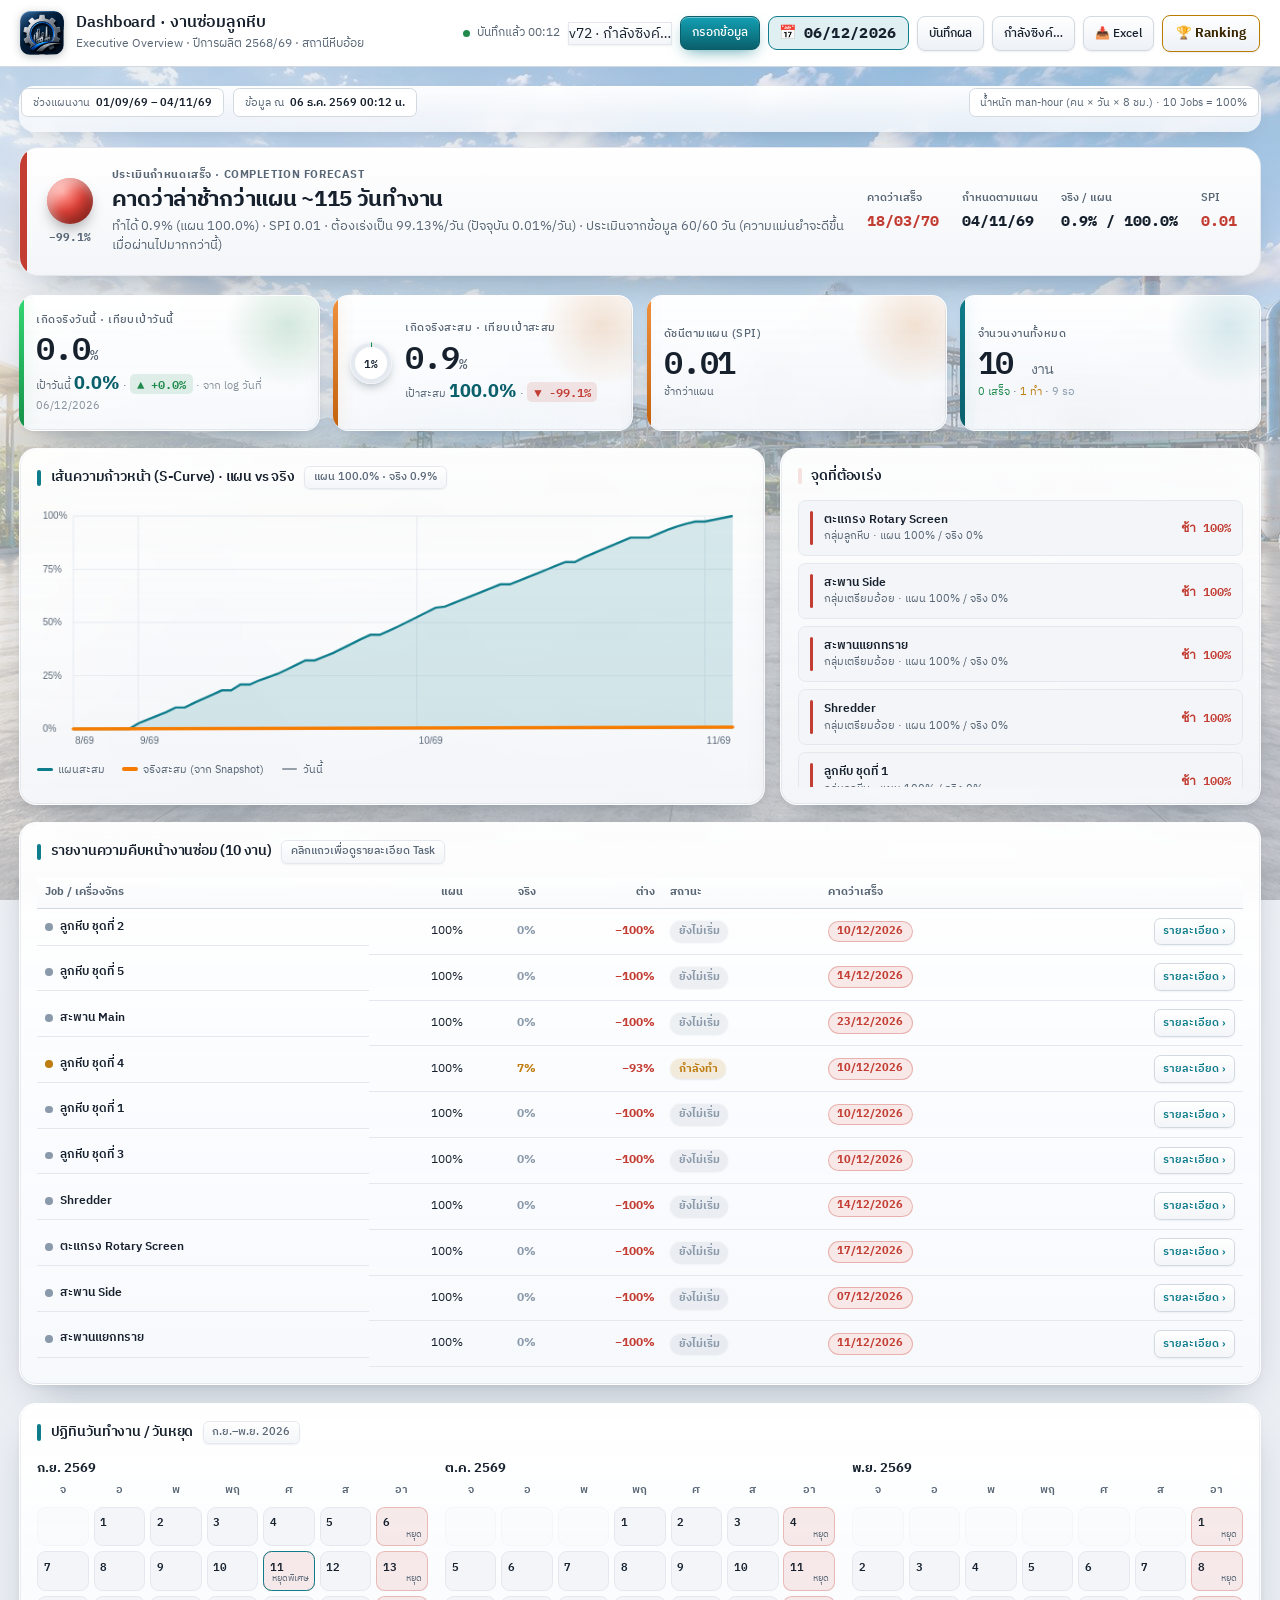
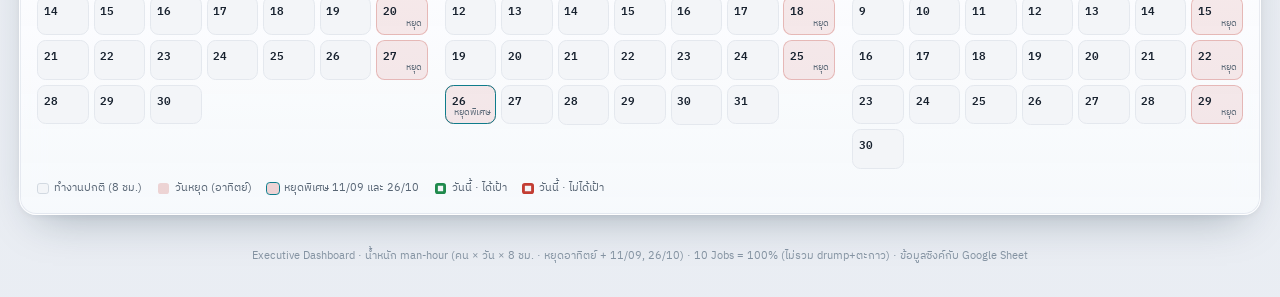
==== commit 2f9f13c4: "ดันข้อมูลค้างขึ้นชีทเองจนสำเร็จ + retry แรงขึ้น (v72) - dirty flag: ทุกการแก้ในเครื่อง = dirty จน pu" ====
--- a/dashboard.html
+++ b/dashboard.html
@@ -4,16 +4,16 @@
 <meta charset="utf-8">
 <meta name="viewport" content="width=device-width, initial-scale=1">
 <title>Dashboard — งานซ่อมลูกหีบ</title>
-<link rel="icon" type="image/png" href="logo.png?v=71">
-<link rel="apple-touch-icon" href="icon-192.png?v=71">
-<link rel="manifest" href="manifest.webmanifest?v=71">
+<link rel="icon" type="image/png" href="logo.png?v=72">
+<link rel="apple-touch-icon" href="icon-192.png?v=72">
+<link rel="manifest" href="manifest.webmanifest?v=72">
 <meta name="theme-color" content="#0e7c8b">
 <meta name="mobile-web-app-capable" content="yes">
 <meta name="apple-mobile-web-app-capable" content="yes">
 <meta name="apple-mobile-web-app-status-bar-style" content="default">
 <meta name="apple-mobile-web-app-title" content="ซ่อมลูกหีบ">
 <link rel="preconnect" href="https://fonts.googleapis.com"><link rel="preconnect" href="https://fonts.gstatic.com" crossorigin><link href="https://fonts.googleapis.com/css2?family=IBM+Plex+Sans+Thai:wght@400;500;600;700&family=IBM+Plex+Mono:wght@500;600&display=swap" rel="stylesheet">
-<link rel="stylesheet" href="shared.css?v=71">
+<link rel="stylesheet" href="shared.css?v=72">
 <style>
 .jtbl{width:100%;border-collapse:collapse;font-size:13px}
 .jtbl th{font-size:11px;color:var(--ink2);font-weight:700;text-align:left;padding:8px 8px;border-bottom:2px solid var(--line)}
@@ -229,7 +229,7 @@
 <header class="top">
   <div class="top-in">
     <div class="brand">
-      <img class="logo" src="logo.png?v=71" alt="โลโก้ ระบบติดตามงานซ่อมลูกหีบ">
+      <img class="logo" src="logo.png?v=72" alt="โลโก้ ระบบติดตามงานซ่อมลูกหีบ">
       <div><h1>Dashboard · งานซ่อมลูกหีบ</h1>
       <div class="sub">Executive Overview · ปีการผลิต 2568/69 · สถานีหีบอ้อย</div></div>
     </div>
@@ -311,8 +311,8 @@
   <div class="rk-body" id="rankBody"></div>
   <div class="rk-foot">นับเฉพาะรายการที่ “ตรวจแล้ว” · % = น้ำหนักงาน (คน×วัน×8) × ส่วนที่เพิ่มขึ้นจากบันทึกก่อนหน้า</div>
 </div>
-<script src="shared.js?v=71"></script>
-<script src="dashboard.js?v=71"></script>
+<script src="shared.js?v=72"></script>
+<script src="dashboard.js?v=72"></script>
 <script>if("serviceWorker" in navigator){window.addEventListener("load",function(){navigator.serviceWorker.register("sw.js").catch(function(){});});}</script>
 </body>
 </html>
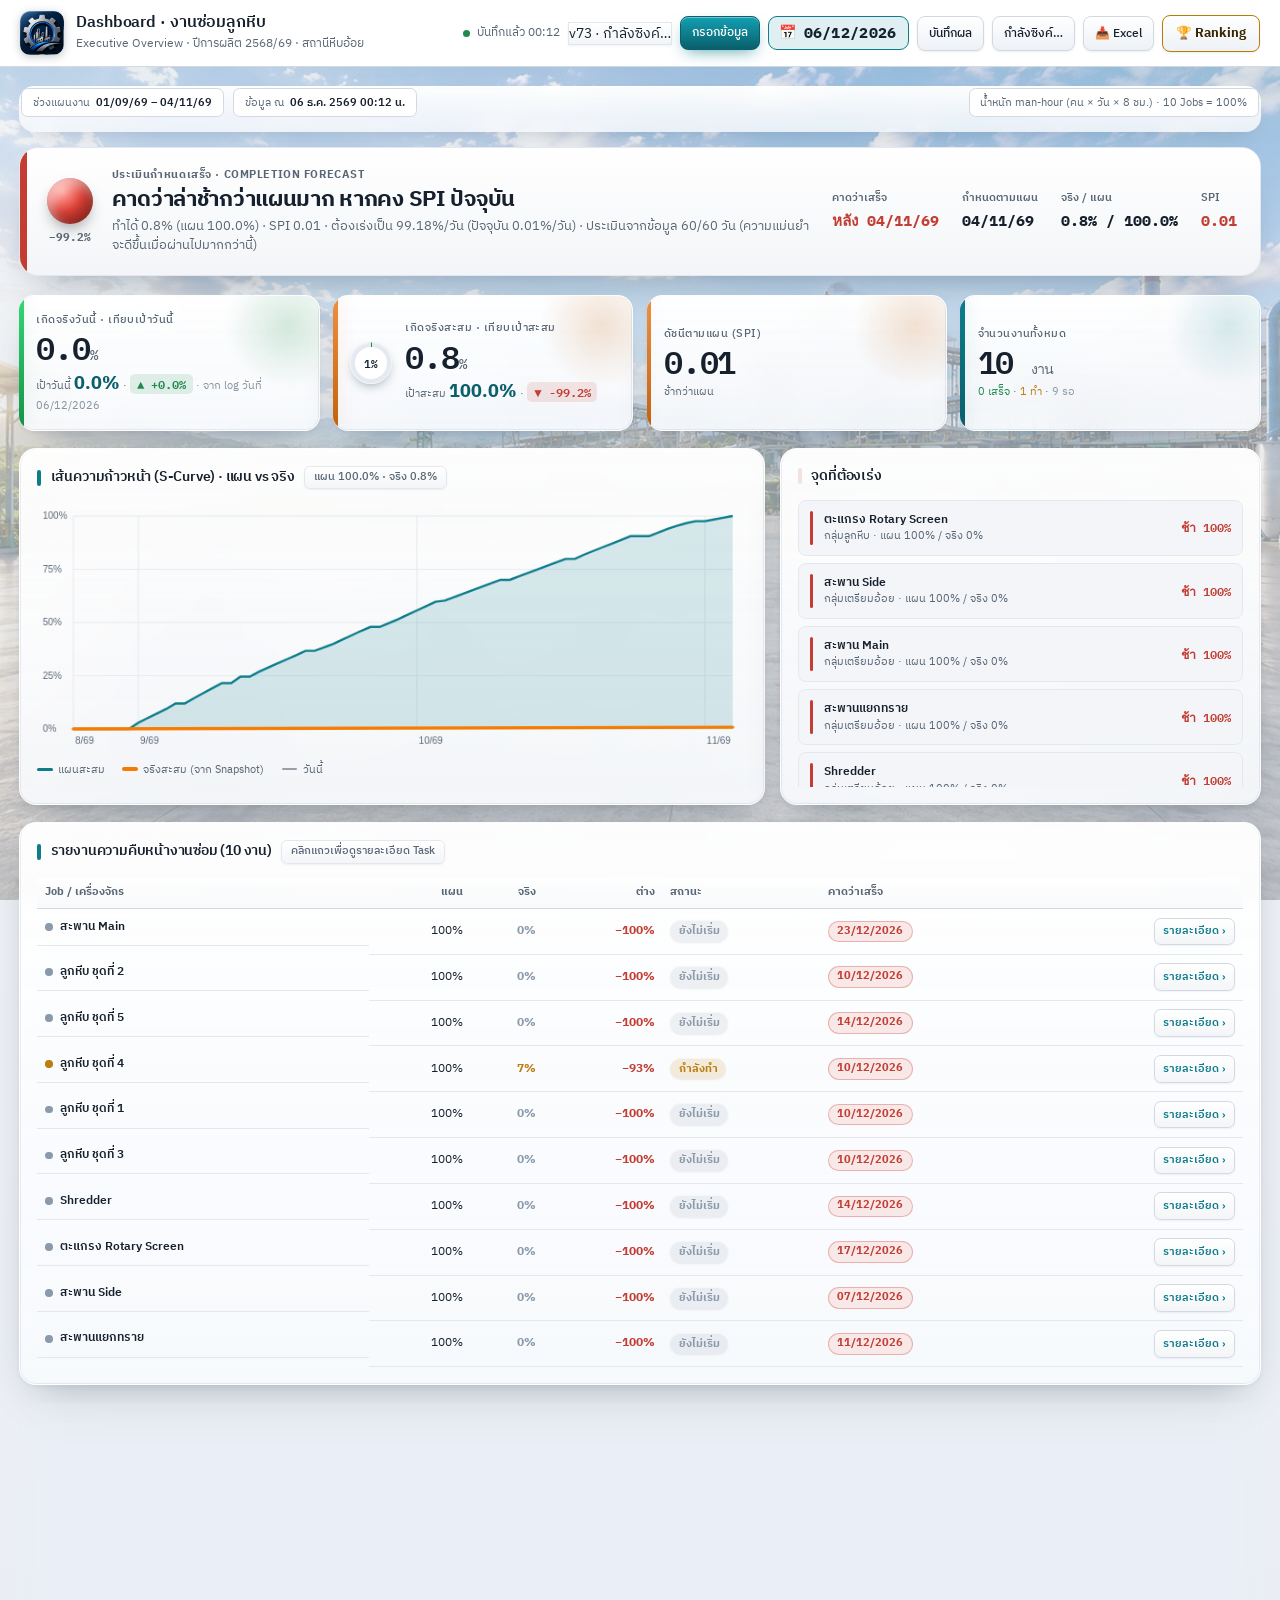
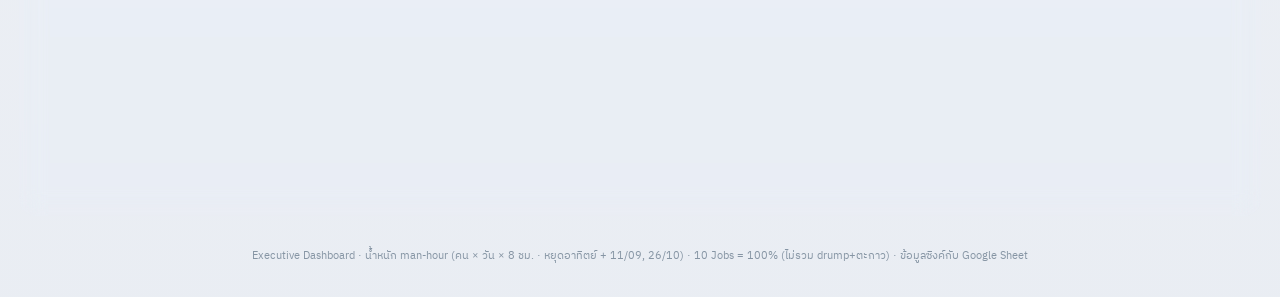
==== commit d72f58b7: "แก้บั๊ก %รายการขึ้นแต่รวม/รถไม่ขยับ: งานมีช่วงวันที่แต่ไม่ระบุจำนวนวัน → น้ำหนัก 0 (v73) - normalize" ====
--- a/dashboard.html
+++ b/dashboard.html
@@ -4,16 +4,16 @@
 <meta charset="utf-8">
 <meta name="viewport" content="width=device-width, initial-scale=1">
 <title>Dashboard — งานซ่อมลูกหีบ</title>
-<link rel="icon" type="image/png" href="logo.png?v=72">
-<link rel="apple-touch-icon" href="icon-192.png?v=72">
-<link rel="manifest" href="manifest.webmanifest?v=72">
+<link rel="icon" type="image/png" href="logo.png?v=73">
+<link rel="apple-touch-icon" href="icon-192.png?v=73">
+<link rel="manifest" href="manifest.webmanifest?v=73">
 <meta name="theme-color" content="#0e7c8b">
 <meta name="mobile-web-app-capable" content="yes">
 <meta name="apple-mobile-web-app-capable" content="yes">
 <meta name="apple-mobile-web-app-status-bar-style" content="default">
 <meta name="apple-mobile-web-app-title" content="ซ่อมลูกหีบ">
 <link rel="preconnect" href="https://fonts.googleapis.com"><link rel="preconnect" href="https://fonts.gstatic.com" crossorigin><link href="https://fonts.googleapis.com/css2?family=IBM+Plex+Sans+Thai:wght@400;500;600;700&family=IBM+Plex+Mono:wght@500;600&display=swap" rel="stylesheet">
-<link rel="stylesheet" href="shared.css?v=72">
+<link rel="stylesheet" href="shared.css?v=73">
 <style>
 .jtbl{width:100%;border-collapse:collapse;font-size:13px}
 .jtbl th{font-size:11px;color:var(--ink2);font-weight:700;text-align:left;padding:8px 8px;border-bottom:2px solid var(--line)}
@@ -229,7 +229,7 @@
 <header class="top">
   <div class="top-in">
     <div class="brand">
-      <img class="logo" src="logo.png?v=72" alt="โลโก้ ระบบติดตามงานซ่อมลูกหีบ">
+      <img class="logo" src="logo.png?v=73" alt="โลโก้ ระบบติดตามงานซ่อมลูกหีบ">
       <div><h1>Dashboard · งานซ่อมลูกหีบ</h1>
       <div class="sub">Executive Overview · ปีการผลิต 2568/69 · สถานีหีบอ้อย</div></div>
     </div>
@@ -311,8 +311,8 @@
   <div class="rk-body" id="rankBody"></div>
   <div class="rk-foot">นับเฉพาะรายการที่ “ตรวจแล้ว” · % = น้ำหนักงาน (คน×วัน×8) × ส่วนที่เพิ่มขึ้นจากบันทึกก่อนหน้า</div>
 </div>
-<script src="shared.js?v=72"></script>
-<script src="dashboard.js?v=72"></script>
+<script src="shared.js?v=73"></script>
+<script src="dashboard.js?v=73"></script>
 <script>if("serviceWorker" in navigator){window.addEventListener("load",function(){navigator.serviceWorker.register("sw.js").catch(function(){});});}</script>
 </body>
 </html>
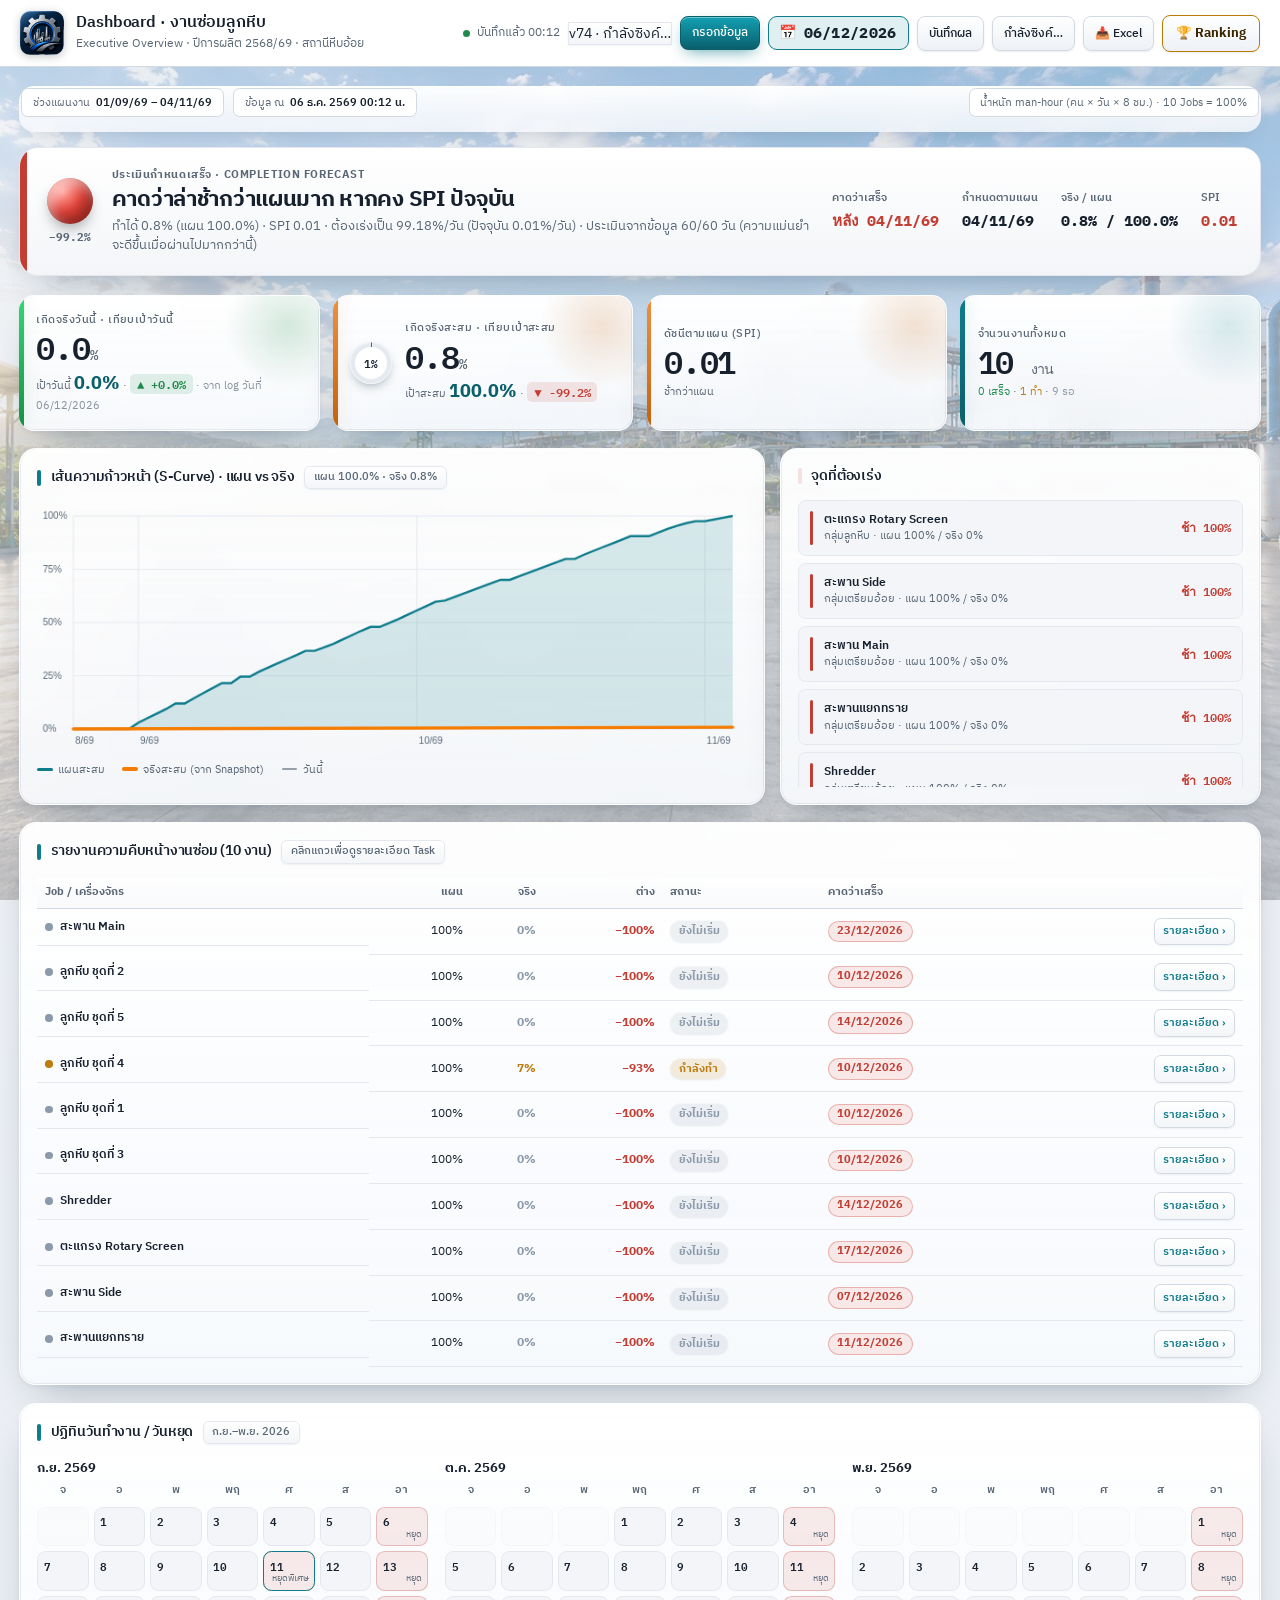
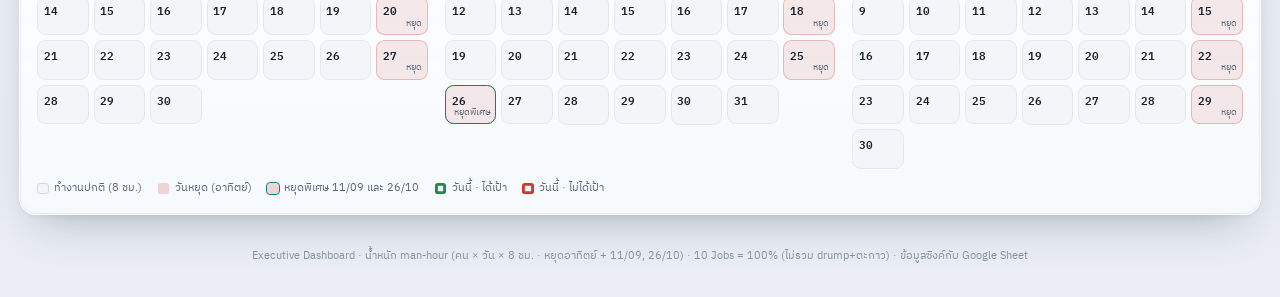
==== commit 4ecf37e4: "ตั้งจำนวนวันให้ "ประกอบแปรงปัดใบสะพาน" 2 วัน → 90% นับเข้า % รวม (v74) mig<8: งาน หลัง Test Run ที่ไ" ====
--- a/dashboard.html
+++ b/dashboard.html
@@ -4,16 +4,16 @@
 <meta charset="utf-8">
 <meta name="viewport" content="width=device-width, initial-scale=1">
 <title>Dashboard — งานซ่อมลูกหีบ</title>
-<link rel="icon" type="image/png" href="logo.png?v=73">
-<link rel="apple-touch-icon" href="icon-192.png?v=73">
-<link rel="manifest" href="manifest.webmanifest?v=73">
+<link rel="icon" type="image/png" href="logo.png?v=74">
+<link rel="apple-touch-icon" href="icon-192.png?v=74">
+<link rel="manifest" href="manifest.webmanifest?v=74">
 <meta name="theme-color" content="#0e7c8b">
 <meta name="mobile-web-app-capable" content="yes">
 <meta name="apple-mobile-web-app-capable" content="yes">
 <meta name="apple-mobile-web-app-status-bar-style" content="default">
 <meta name="apple-mobile-web-app-title" content="ซ่อมลูกหีบ">
 <link rel="preconnect" href="https://fonts.googleapis.com"><link rel="preconnect" href="https://fonts.gstatic.com" crossorigin><link href="https://fonts.googleapis.com/css2?family=IBM+Plex+Sans+Thai:wght@400;500;600;700&family=IBM+Plex+Mono:wght@500;600&display=swap" rel="stylesheet">
-<link rel="stylesheet" href="shared.css?v=73">
+<link rel="stylesheet" href="shared.css?v=74">
 <style>
 .jtbl{width:100%;border-collapse:collapse;font-size:13px}
 .jtbl th{font-size:11px;color:var(--ink2);font-weight:700;text-align:left;padding:8px 8px;border-bottom:2px solid var(--line)}
@@ -229,7 +229,7 @@
 <header class="top">
   <div class="top-in">
     <div class="brand">
-      <img class="logo" src="logo.png?v=73" alt="โลโก้ ระบบติดตามงานซ่อมลูกหีบ">
+      <img class="logo" src="logo.png?v=74" alt="โลโก้ ระบบติดตามงานซ่อมลูกหีบ">
       <div><h1>Dashboard · งานซ่อมลูกหีบ</h1>
       <div class="sub">Executive Overview · ปีการผลิต 2568/69 · สถานีหีบอ้อย</div></div>
     </div>
@@ -311,8 +311,8 @@
   <div class="rk-body" id="rankBody"></div>
   <div class="rk-foot">นับเฉพาะรายการที่ “ตรวจแล้ว” · % = น้ำหนักงาน (คน×วัน×8) × ส่วนที่เพิ่มขึ้นจากบันทึกก่อนหน้า</div>
 </div>
-<script src="shared.js?v=73"></script>
-<script src="dashboard.js?v=73"></script>
+<script src="shared.js?v=74"></script>
+<script src="dashboard.js?v=74"></script>
 <script>if("serviceWorker" in navigator){window.addEventListener("load",function(){navigator.serviceWorker.register("sw.js").catch(function(){});});}</script>
 </body>
 </html>
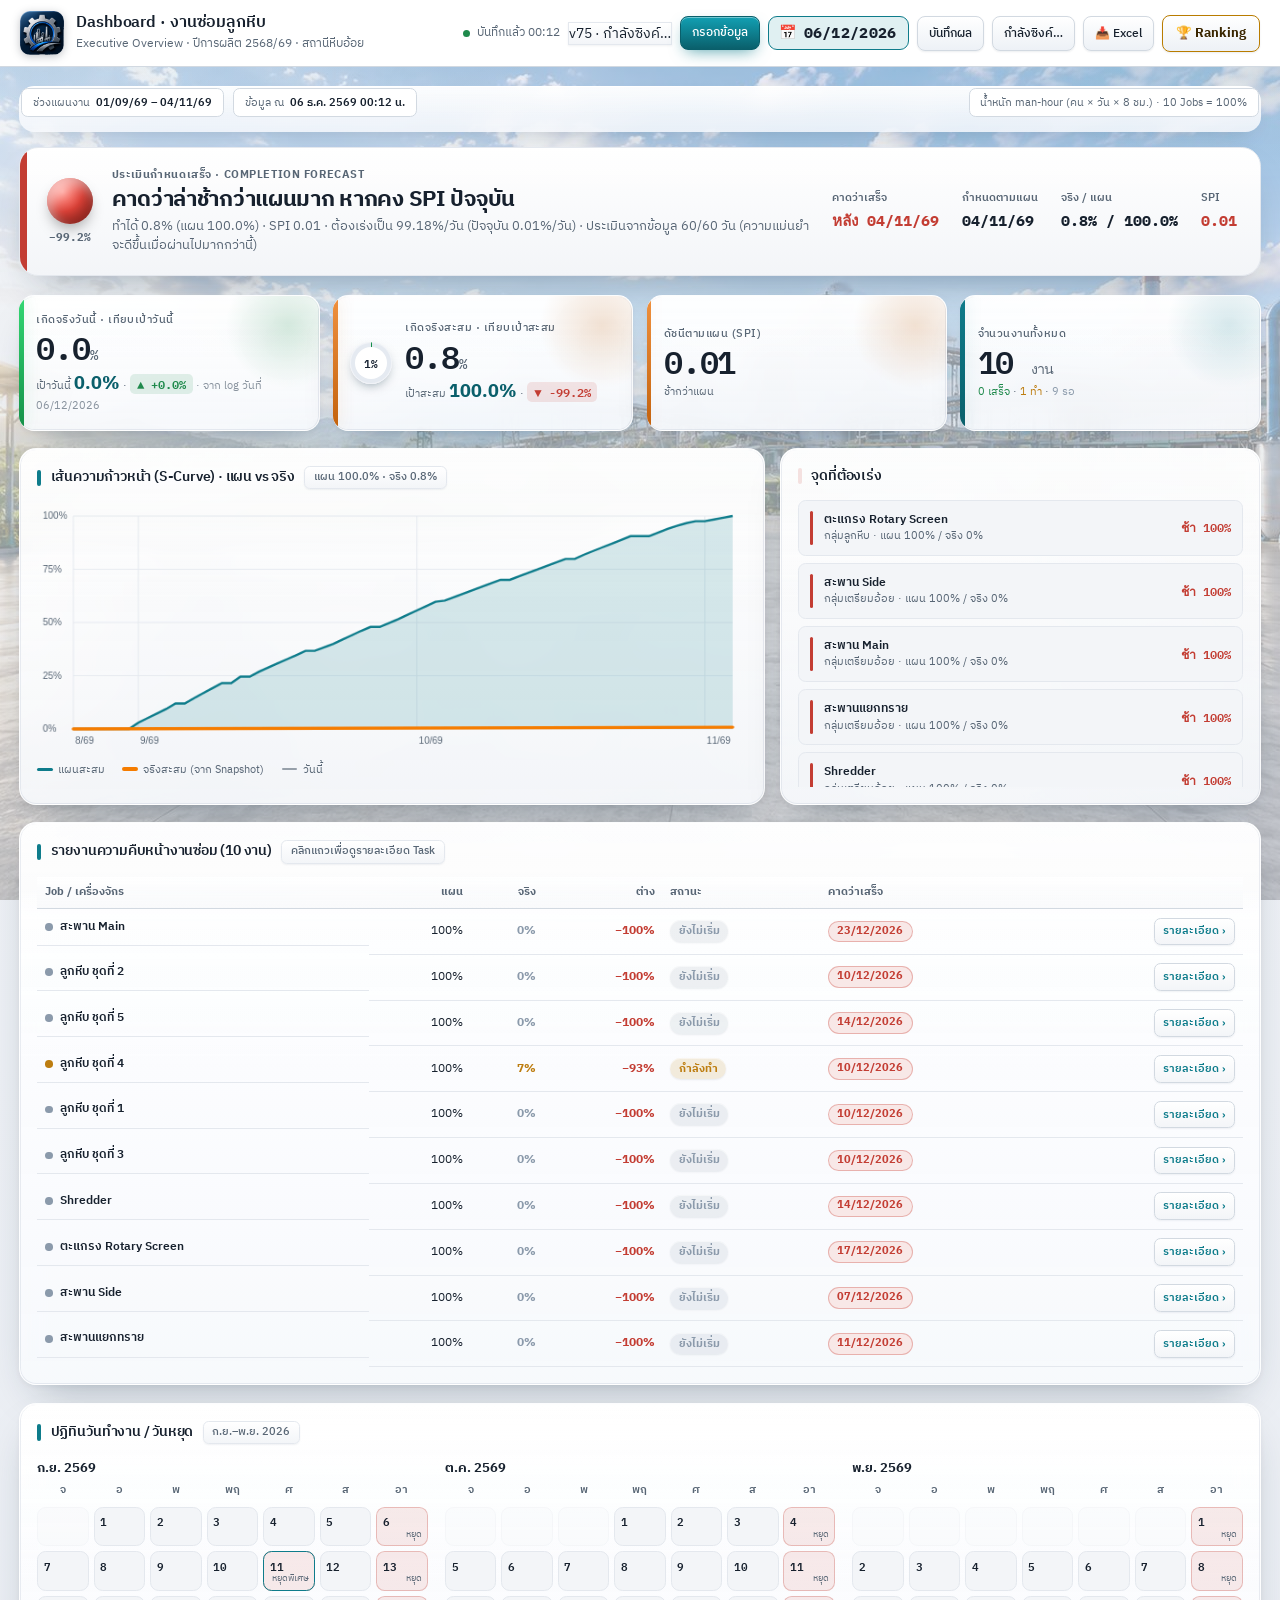
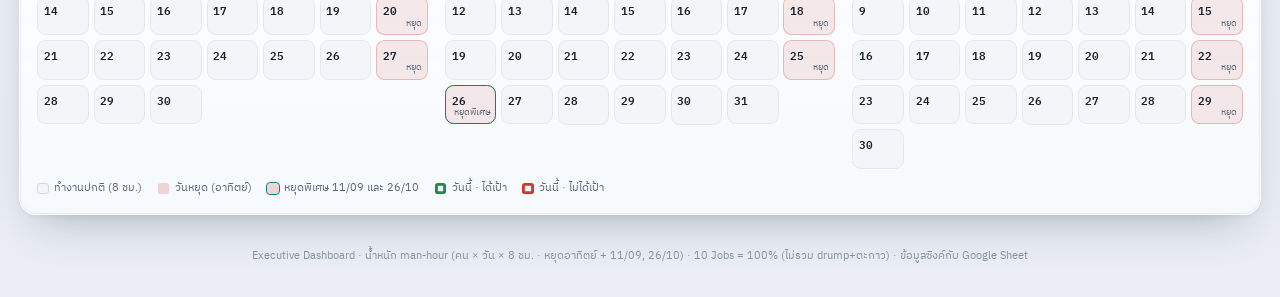
==== commit 7fa62b0f: "ซิงค์ไม่สำเร็จ: ทำ POST ให้เร็ว + ป้ายไม่ตื่นตูม (v75) - Code.gs doPost: lock เฉพาะ merge+setState (" ====
--- a/dashboard.html
+++ b/dashboard.html
@@ -4,16 +4,16 @@
 <meta charset="utf-8">
 <meta name="viewport" content="width=device-width, initial-scale=1">
 <title>Dashboard — งานซ่อมลูกหีบ</title>
-<link rel="icon" type="image/png" href="logo.png?v=74">
-<link rel="apple-touch-icon" href="icon-192.png?v=74">
-<link rel="manifest" href="manifest.webmanifest?v=74">
+<link rel="icon" type="image/png" href="logo.png?v=75">
+<link rel="apple-touch-icon" href="icon-192.png?v=75">
+<link rel="manifest" href="manifest.webmanifest?v=75">
 <meta name="theme-color" content="#0e7c8b">
 <meta name="mobile-web-app-capable" content="yes">
 <meta name="apple-mobile-web-app-capable" content="yes">
 <meta name="apple-mobile-web-app-status-bar-style" content="default">
 <meta name="apple-mobile-web-app-title" content="ซ่อมลูกหีบ">
 <link rel="preconnect" href="https://fonts.googleapis.com"><link rel="preconnect" href="https://fonts.gstatic.com" crossorigin><link href="https://fonts.googleapis.com/css2?family=IBM+Plex+Sans+Thai:wght@400;500;600;700&family=IBM+Plex+Mono:wght@500;600&display=swap" rel="stylesheet">
-<link rel="stylesheet" href="shared.css?v=74">
+<link rel="stylesheet" href="shared.css?v=75">
 <style>
 .jtbl{width:100%;border-collapse:collapse;font-size:13px}
 .jtbl th{font-size:11px;color:var(--ink2);font-weight:700;text-align:left;padding:8px 8px;border-bottom:2px solid var(--line)}
@@ -229,7 +229,7 @@
 <header class="top">
   <div class="top-in">
     <div class="brand">
-      <img class="logo" src="logo.png?v=74" alt="โลโก้ ระบบติดตามงานซ่อมลูกหีบ">
+      <img class="logo" src="logo.png?v=75" alt="โลโก้ ระบบติดตามงานซ่อมลูกหีบ">
       <div><h1>Dashboard · งานซ่อมลูกหีบ</h1>
       <div class="sub">Executive Overview · ปีการผลิต 2568/69 · สถานีหีบอ้อย</div></div>
     </div>
@@ -311,8 +311,8 @@
   <div class="rk-body" id="rankBody"></div>
   <div class="rk-foot">นับเฉพาะรายการที่ “ตรวจแล้ว” · % = น้ำหนักงาน (คน×วัน×8) × ส่วนที่เพิ่มขึ้นจากบันทึกก่อนหน้า</div>
 </div>
-<script src="shared.js?v=74"></script>
-<script src="dashboard.js?v=74"></script>
+<script src="shared.js?v=75"></script>
+<script src="dashboard.js?v=75"></script>
 <script>if("serviceWorker" in navigator){window.addEventListener("load",function(){navigator.serviceWorker.register("sw.js").catch(function(){});});}</script>
 </body>
 </html>
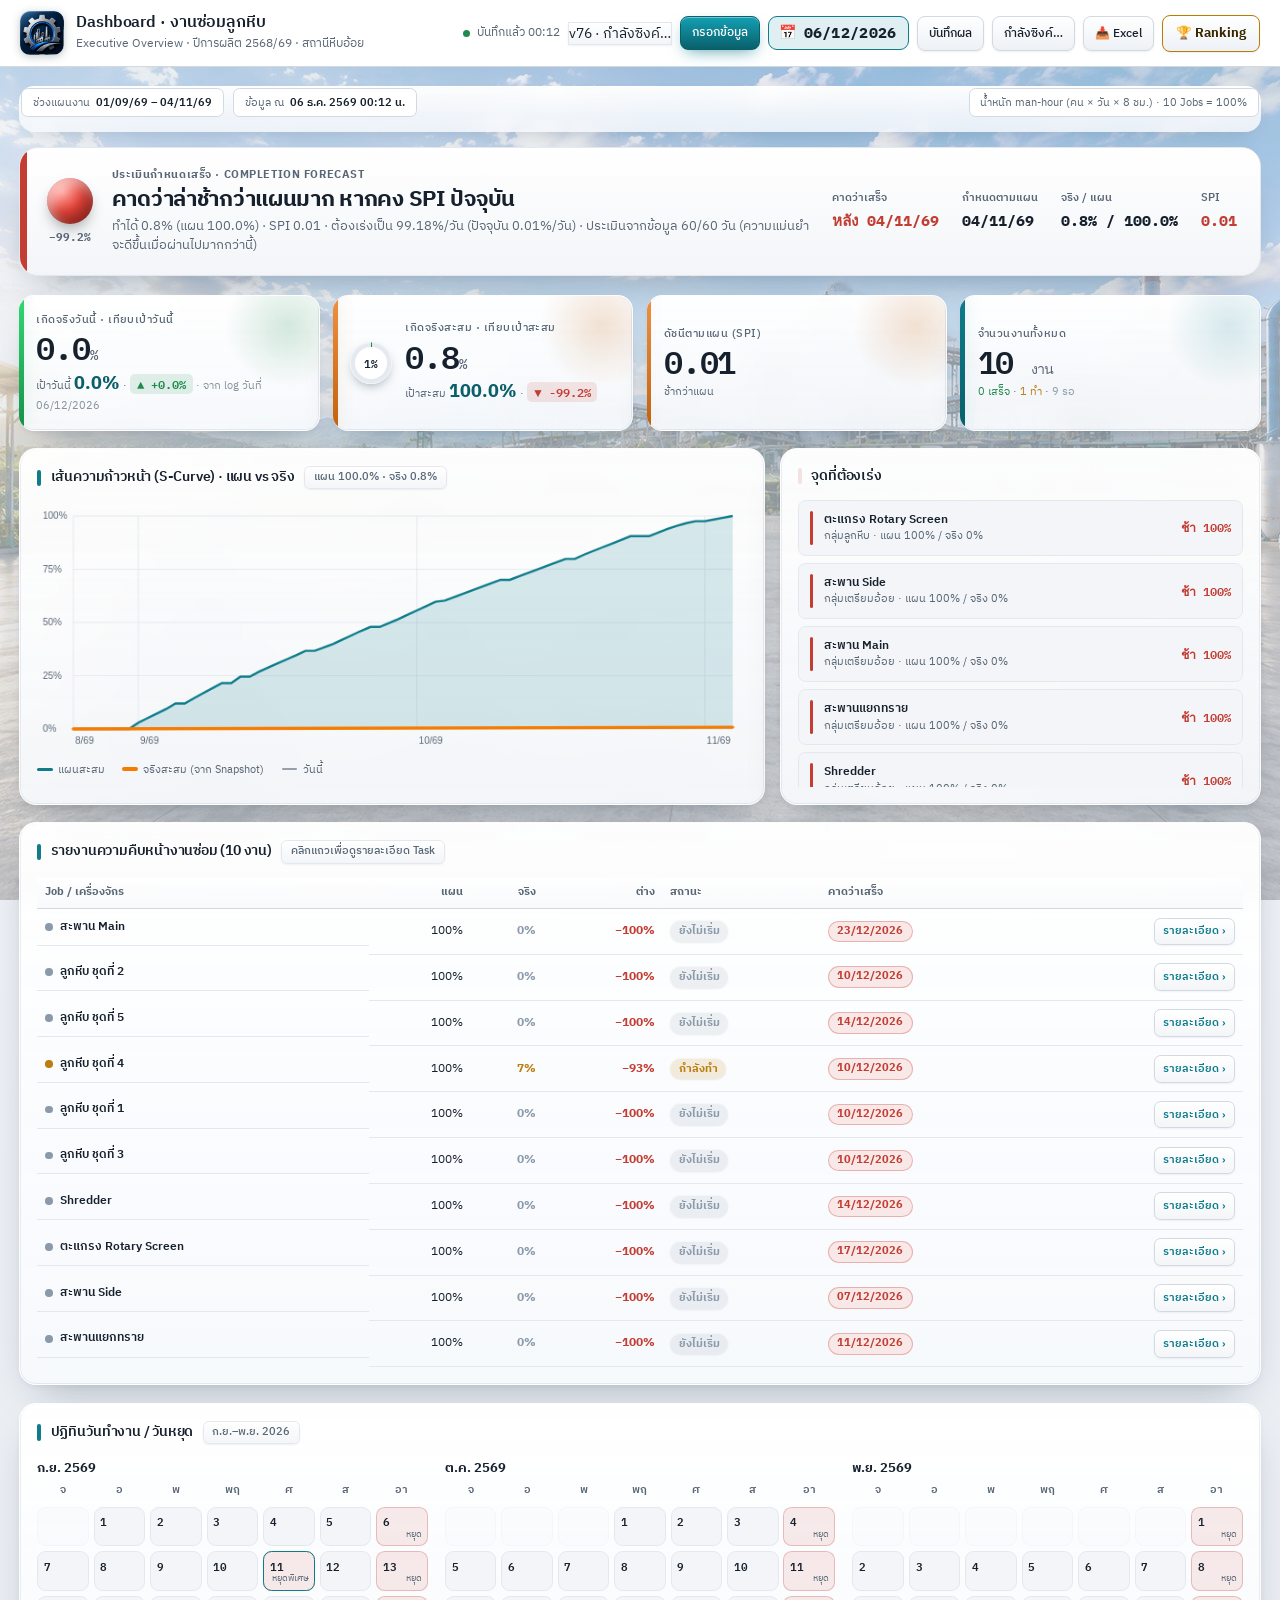
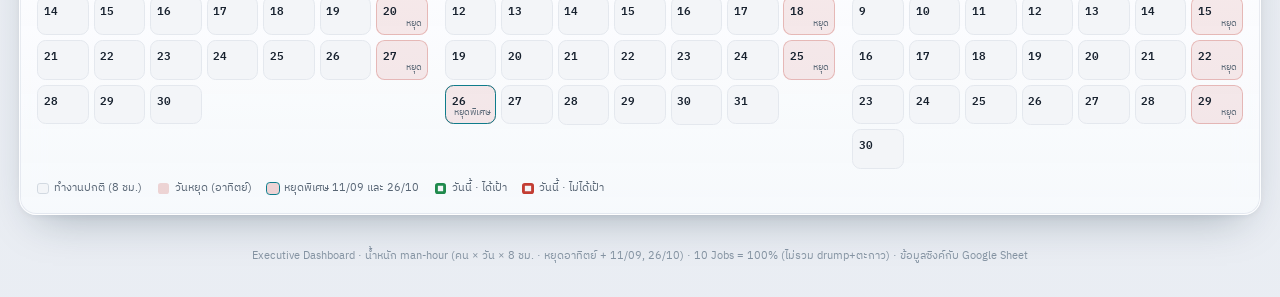
==== commit 3f18aa62: "ป้ายเวอร์ชัน: โชว์ "⚠ รอส่งขึ้นชีท" เมื่อมีรายการในเครื่องที่ยังไม่ถูก push (v76) dirty=true → ต่อท้" ====
--- a/dashboard.html
+++ b/dashboard.html
@@ -4,16 +4,16 @@
 <meta charset="utf-8">
 <meta name="viewport" content="width=device-width, initial-scale=1">
 <title>Dashboard — งานซ่อมลูกหีบ</title>
-<link rel="icon" type="image/png" href="logo.png?v=75">
-<link rel="apple-touch-icon" href="icon-192.png?v=75">
-<link rel="manifest" href="manifest.webmanifest?v=75">
+<link rel="icon" type="image/png" href="logo.png?v=76">
+<link rel="apple-touch-icon" href="icon-192.png?v=76">
+<link rel="manifest" href="manifest.webmanifest?v=76">
 <meta name="theme-color" content="#0e7c8b">
 <meta name="mobile-web-app-capable" content="yes">
 <meta name="apple-mobile-web-app-capable" content="yes">
 <meta name="apple-mobile-web-app-status-bar-style" content="default">
 <meta name="apple-mobile-web-app-title" content="ซ่อมลูกหีบ">
 <link rel="preconnect" href="https://fonts.googleapis.com"><link rel="preconnect" href="https://fonts.gstatic.com" crossorigin><link href="https://fonts.googleapis.com/css2?family=IBM+Plex+Sans+Thai:wght@400;500;600;700&family=IBM+Plex+Mono:wght@500;600&display=swap" rel="stylesheet">
-<link rel="stylesheet" href="shared.css?v=75">
+<link rel="stylesheet" href="shared.css?v=76">
 <style>
 .jtbl{width:100%;border-collapse:collapse;font-size:13px}
 .jtbl th{font-size:11px;color:var(--ink2);font-weight:700;text-align:left;padding:8px 8px;border-bottom:2px solid var(--line)}
@@ -229,7 +229,7 @@
 <header class="top">
   <div class="top-in">
     <div class="brand">
-      <img class="logo" src="logo.png?v=75" alt="โลโก้ ระบบติดตามงานซ่อมลูกหีบ">
+      <img class="logo" src="logo.png?v=76" alt="โลโก้ ระบบติดตามงานซ่อมลูกหีบ">
       <div><h1>Dashboard · งานซ่อมลูกหีบ</h1>
       <div class="sub">Executive Overview · ปีการผลิต 2568/69 · สถานีหีบอ้อย</div></div>
     </div>
@@ -311,8 +311,8 @@
   <div class="rk-body" id="rankBody"></div>
   <div class="rk-foot">นับเฉพาะรายการที่ “ตรวจแล้ว” · % = น้ำหนักงาน (คน×วัน×8) × ส่วนที่เพิ่มขึ้นจากบันทึกก่อนหน้า</div>
 </div>
-<script src="shared.js?v=75"></script>
-<script src="dashboard.js?v=75"></script>
+<script src="shared.js?v=76"></script>
+<script src="dashboard.js?v=76"></script>
 <script>if("serviceWorker" in navigator){window.addEventListener("load",function(){navigator.serviceWorker.register("sw.js").catch(function(){});});}</script>
 </body>
 </html>
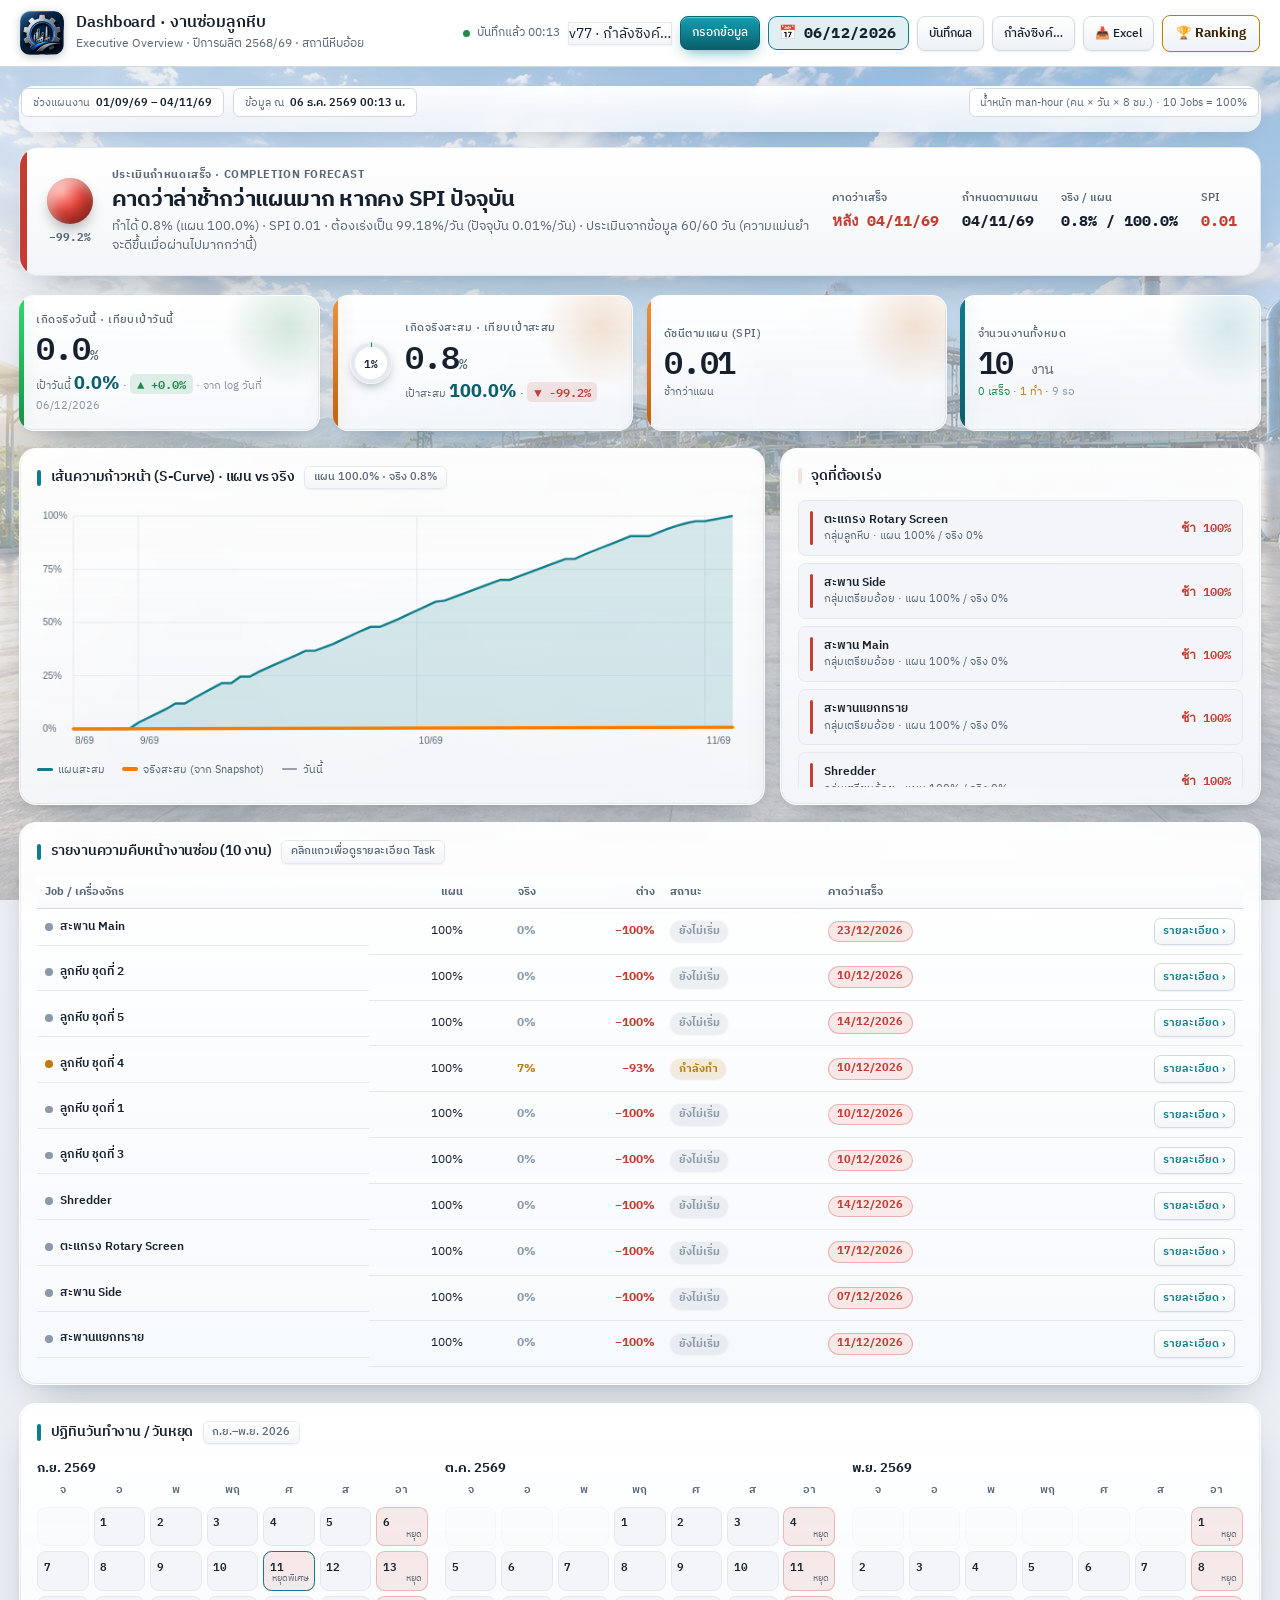
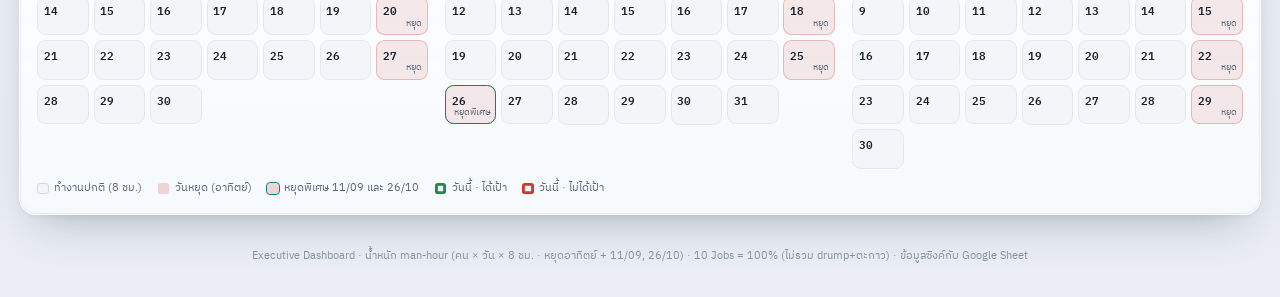
==== commit b8572d63: "บันทึก: ส่งขึ้นชีททันที + แจ้งผลจริง (✅/⚠) ไม่หลอกว่า "สำเร็จ" ทั้งที่ยังไม่ถึงชีท (v77) ต้นเหตุที่ผ" ====
--- a/dashboard.html
+++ b/dashboard.html
@@ -4,16 +4,16 @@
 <meta charset="utf-8">
 <meta name="viewport" content="width=device-width, initial-scale=1">
 <title>Dashboard — งานซ่อมลูกหีบ</title>
-<link rel="icon" type="image/png" href="logo.png?v=76">
-<link rel="apple-touch-icon" href="icon-192.png?v=76">
-<link rel="manifest" href="manifest.webmanifest?v=76">
+<link rel="icon" type="image/png" href="logo.png?v=77">
+<link rel="apple-touch-icon" href="icon-192.png?v=77">
+<link rel="manifest" href="manifest.webmanifest?v=77">
 <meta name="theme-color" content="#0e7c8b">
 <meta name="mobile-web-app-capable" content="yes">
 <meta name="apple-mobile-web-app-capable" content="yes">
 <meta name="apple-mobile-web-app-status-bar-style" content="default">
 <meta name="apple-mobile-web-app-title" content="ซ่อมลูกหีบ">
 <link rel="preconnect" href="https://fonts.googleapis.com"><link rel="preconnect" href="https://fonts.gstatic.com" crossorigin><link href="https://fonts.googleapis.com/css2?family=IBM+Plex+Sans+Thai:wght@400;500;600;700&family=IBM+Plex+Mono:wght@500;600&display=swap" rel="stylesheet">
-<link rel="stylesheet" href="shared.css?v=76">
+<link rel="stylesheet" href="shared.css?v=77">
 <style>
 .jtbl{width:100%;border-collapse:collapse;font-size:13px}
 .jtbl th{font-size:11px;color:var(--ink2);font-weight:700;text-align:left;padding:8px 8px;border-bottom:2px solid var(--line)}
@@ -229,7 +229,7 @@
 <header class="top">
   <div class="top-in">
     <div class="brand">
-      <img class="logo" src="logo.png?v=76" alt="โลโก้ ระบบติดตามงานซ่อมลูกหีบ">
+      <img class="logo" src="logo.png?v=77" alt="โลโก้ ระบบติดตามงานซ่อมลูกหีบ">
       <div><h1>Dashboard · งานซ่อมลูกหีบ</h1>
       <div class="sub">Executive Overview · ปีการผลิต 2568/69 · สถานีหีบอ้อย</div></div>
     </div>
@@ -311,8 +311,8 @@
   <div class="rk-body" id="rankBody"></div>
   <div class="rk-foot">นับเฉพาะรายการที่ “ตรวจแล้ว” · % = น้ำหนักงาน (คน×วัน×8) × ส่วนที่เพิ่มขึ้นจากบันทึกก่อนหน้า</div>
 </div>
-<script src="shared.js?v=76"></script>
-<script src="dashboard.js?v=76"></script>
+<script src="shared.js?v=77"></script>
+<script src="dashboard.js?v=77"></script>
 <script>if("serviceWorker" in navigator){window.addEventListener("load",function(){navigator.serviceWorker.register("sw.js").catch(function(){});});}</script>
 </body>
 </html>
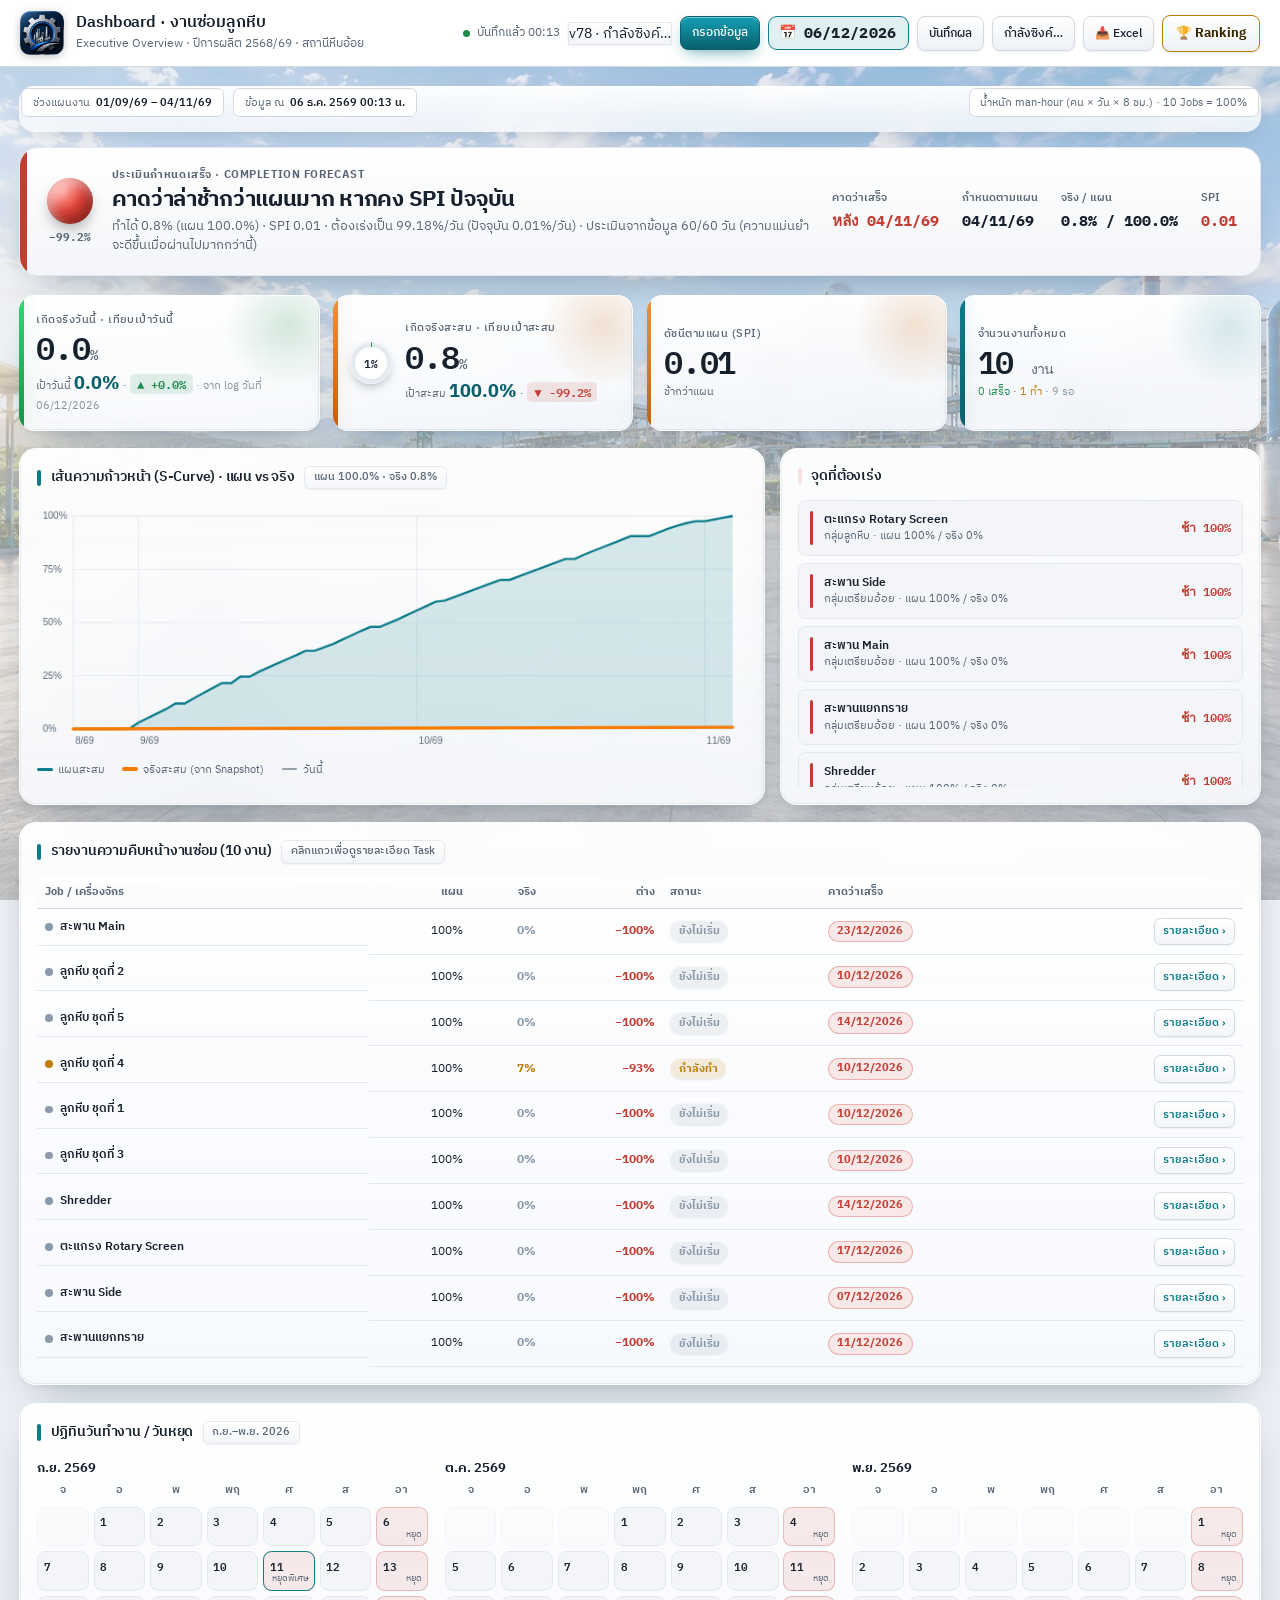
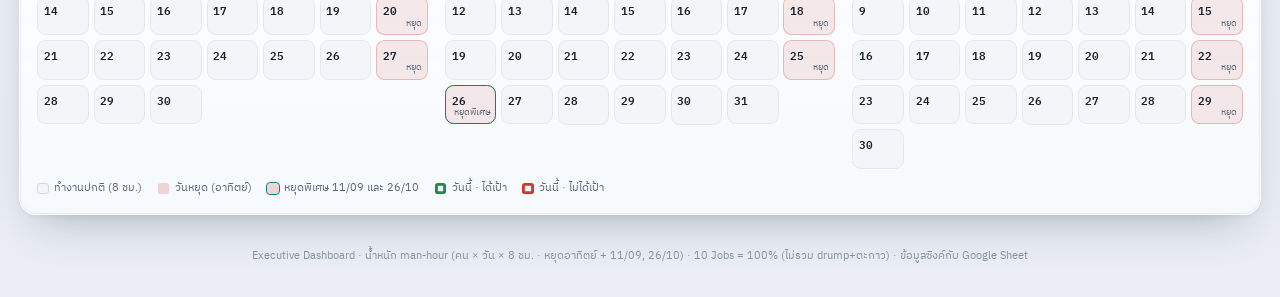
==== commit 61c9550c: "แก้ต้นเหตุจริง: state ชนเพดาน 50,000 ตัวอักษร/ช่องของ Google Sheets → บันทึกใหม่ถูกทิ้งเงียบๆ (v78) " ====
--- a/dashboard.html
+++ b/dashboard.html
@@ -4,16 +4,16 @@
 <meta charset="utf-8">
 <meta name="viewport" content="width=device-width, initial-scale=1">
 <title>Dashboard — งานซ่อมลูกหีบ</title>
-<link rel="icon" type="image/png" href="logo.png?v=77">
-<link rel="apple-touch-icon" href="icon-192.png?v=77">
-<link rel="manifest" href="manifest.webmanifest?v=77">
+<link rel="icon" type="image/png" href="logo.png?v=78">
+<link rel="apple-touch-icon" href="icon-192.png?v=78">
+<link rel="manifest" href="manifest.webmanifest?v=78">
 <meta name="theme-color" content="#0e7c8b">
 <meta name="mobile-web-app-capable" content="yes">
 <meta name="apple-mobile-web-app-capable" content="yes">
 <meta name="apple-mobile-web-app-status-bar-style" content="default">
 <meta name="apple-mobile-web-app-title" content="ซ่อมลูกหีบ">
 <link rel="preconnect" href="https://fonts.googleapis.com"><link rel="preconnect" href="https://fonts.gstatic.com" crossorigin><link href="https://fonts.googleapis.com/css2?family=IBM+Plex+Sans+Thai:wght@400;500;600;700&family=IBM+Plex+Mono:wght@500;600&display=swap" rel="stylesheet">
-<link rel="stylesheet" href="shared.css?v=77">
+<link rel="stylesheet" href="shared.css?v=78">
 <style>
 .jtbl{width:100%;border-collapse:collapse;font-size:13px}
 .jtbl th{font-size:11px;color:var(--ink2);font-weight:700;text-align:left;padding:8px 8px;border-bottom:2px solid var(--line)}
@@ -229,7 +229,7 @@
 <header class="top">
   <div class="top-in">
     <div class="brand">
-      <img class="logo" src="logo.png?v=77" alt="โลโก้ ระบบติดตามงานซ่อมลูกหีบ">
+      <img class="logo" src="logo.png?v=78" alt="โลโก้ ระบบติดตามงานซ่อมลูกหีบ">
       <div><h1>Dashboard · งานซ่อมลูกหีบ</h1>
       <div class="sub">Executive Overview · ปีการผลิต 2568/69 · สถานีหีบอ้อย</div></div>
     </div>
@@ -311,8 +311,8 @@
   <div class="rk-body" id="rankBody"></div>
   <div class="rk-foot">นับเฉพาะรายการที่ “ตรวจแล้ว” · % = น้ำหนักงาน (คน×วัน×8) × ส่วนที่เพิ่มขึ้นจากบันทึกก่อนหน้า</div>
 </div>
-<script src="shared.js?v=77"></script>
-<script src="dashboard.js?v=77"></script>
+<script src="shared.js?v=78"></script>
+<script src="dashboard.js?v=78"></script>
 <script>if("serviceWorker" in navigator){window.addEventListener("load",function(){navigator.serviceWorker.register("sw.js").catch(function(){});});}</script>
 </body>
 </html>
